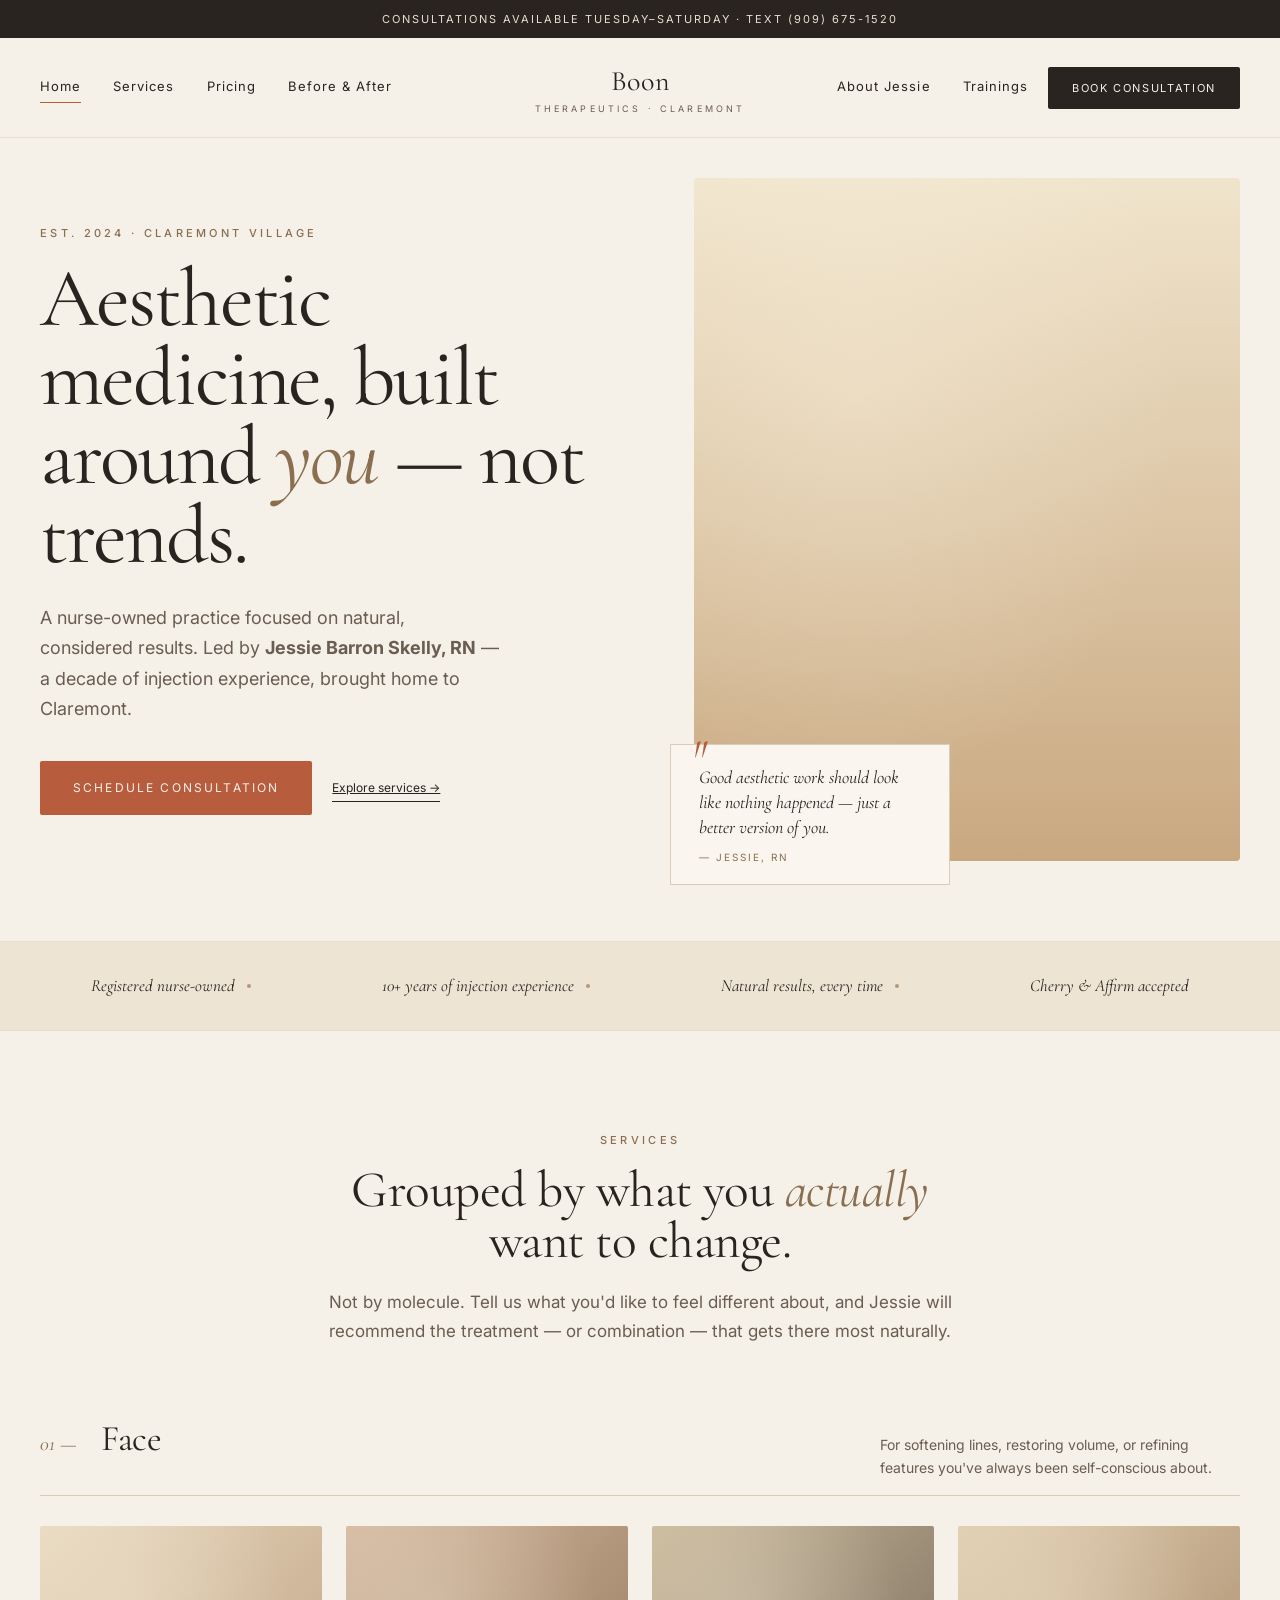
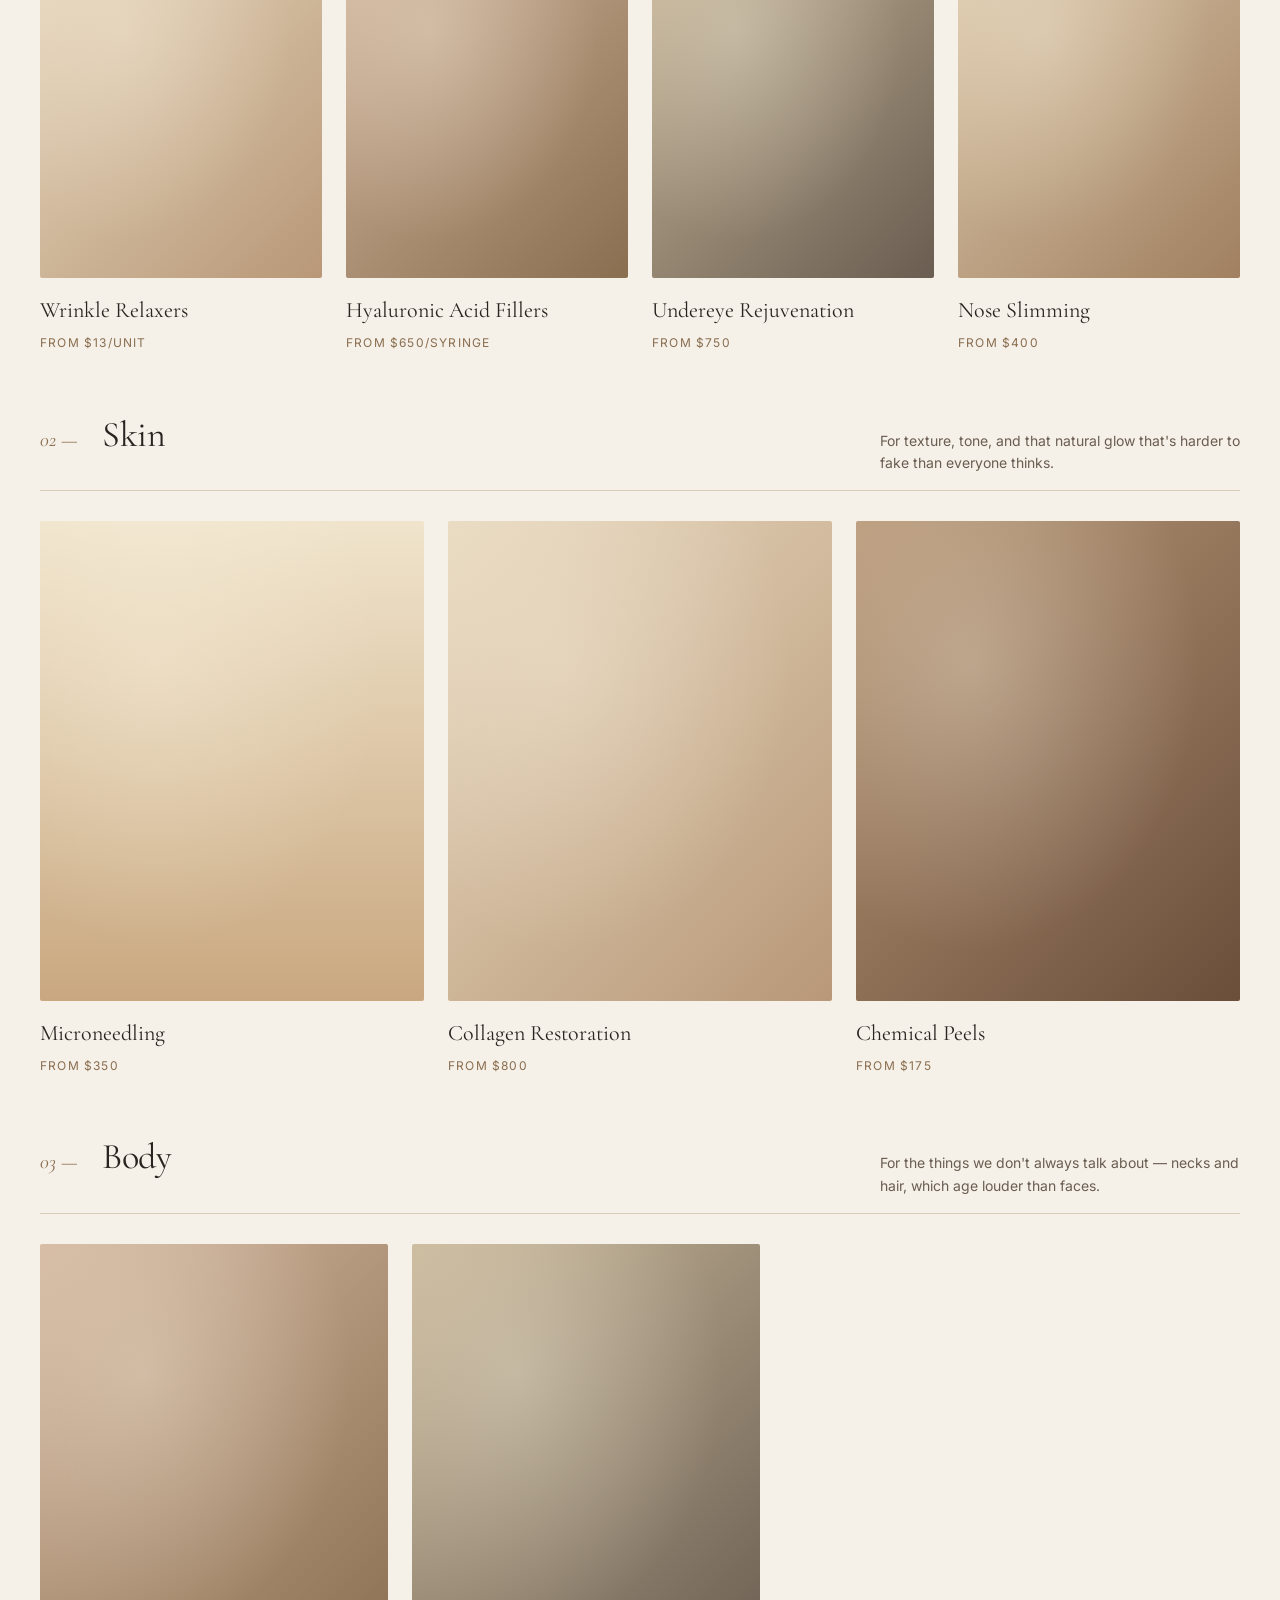
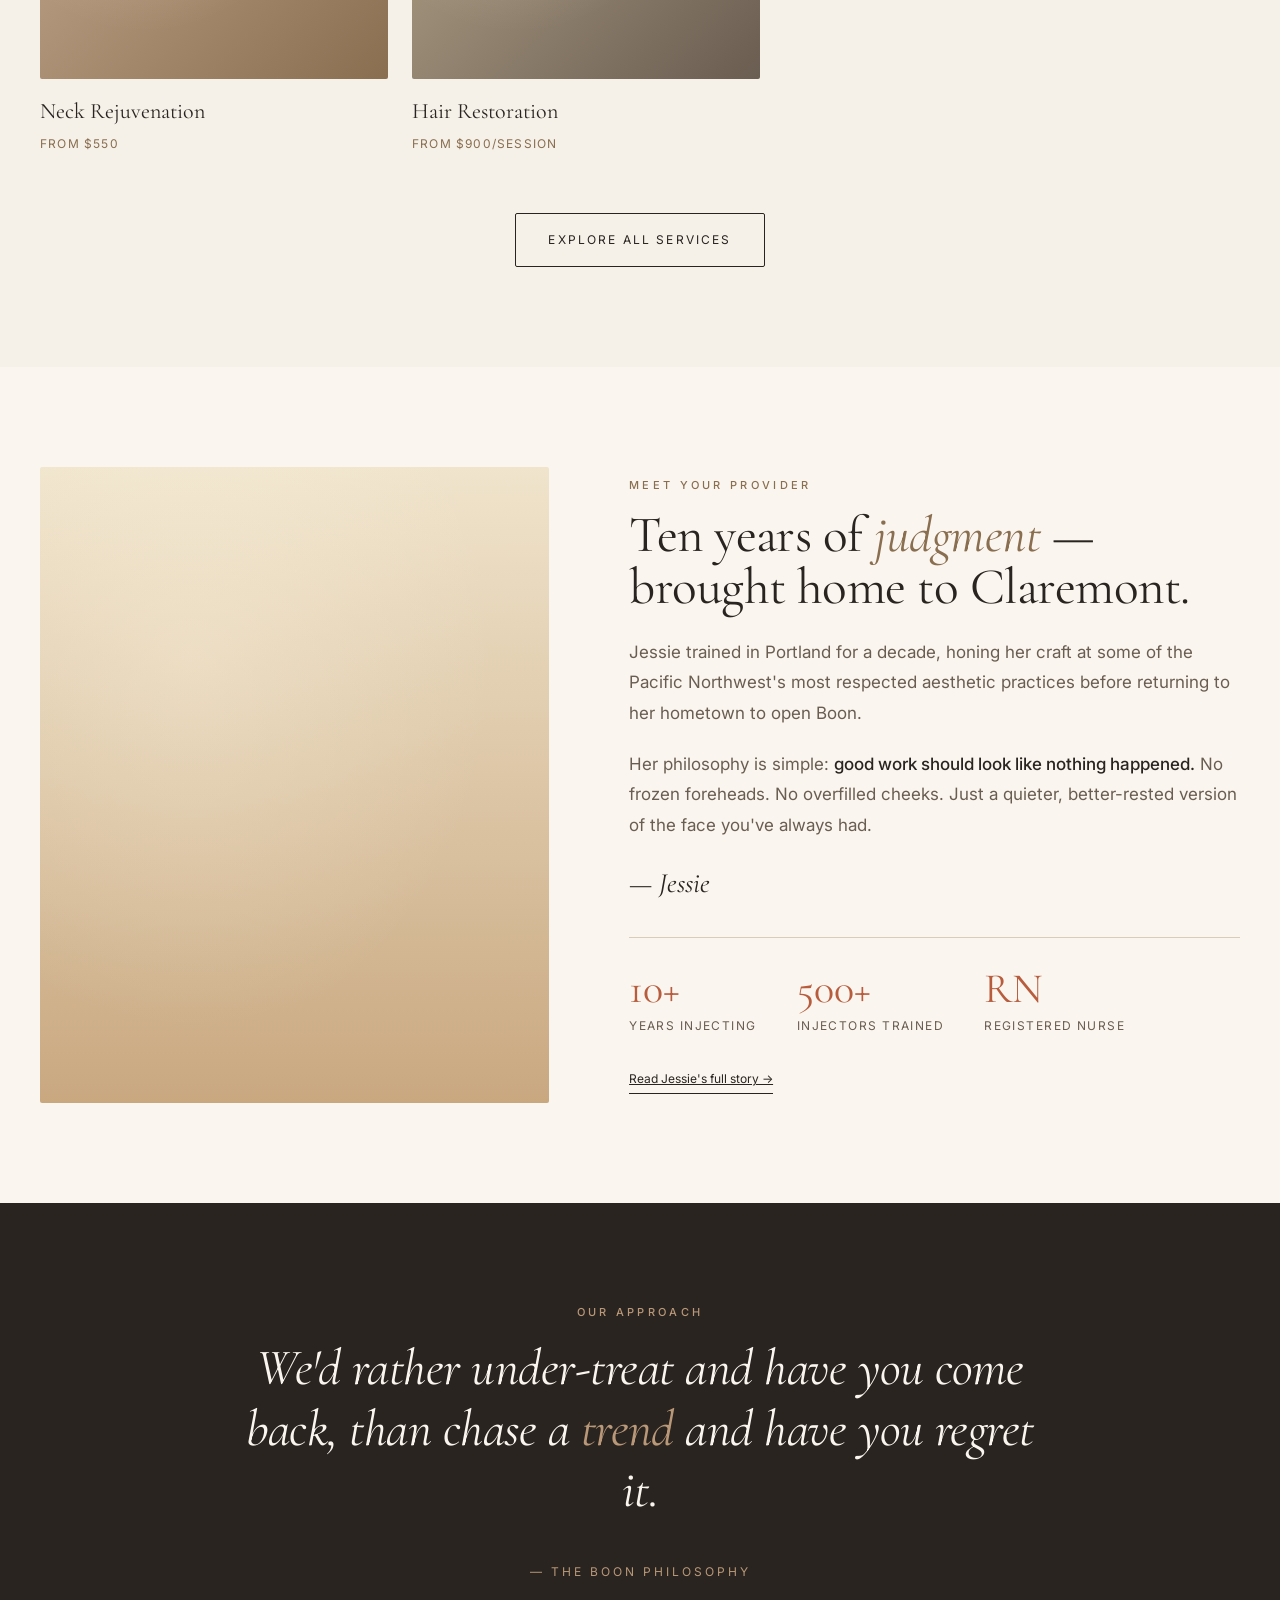
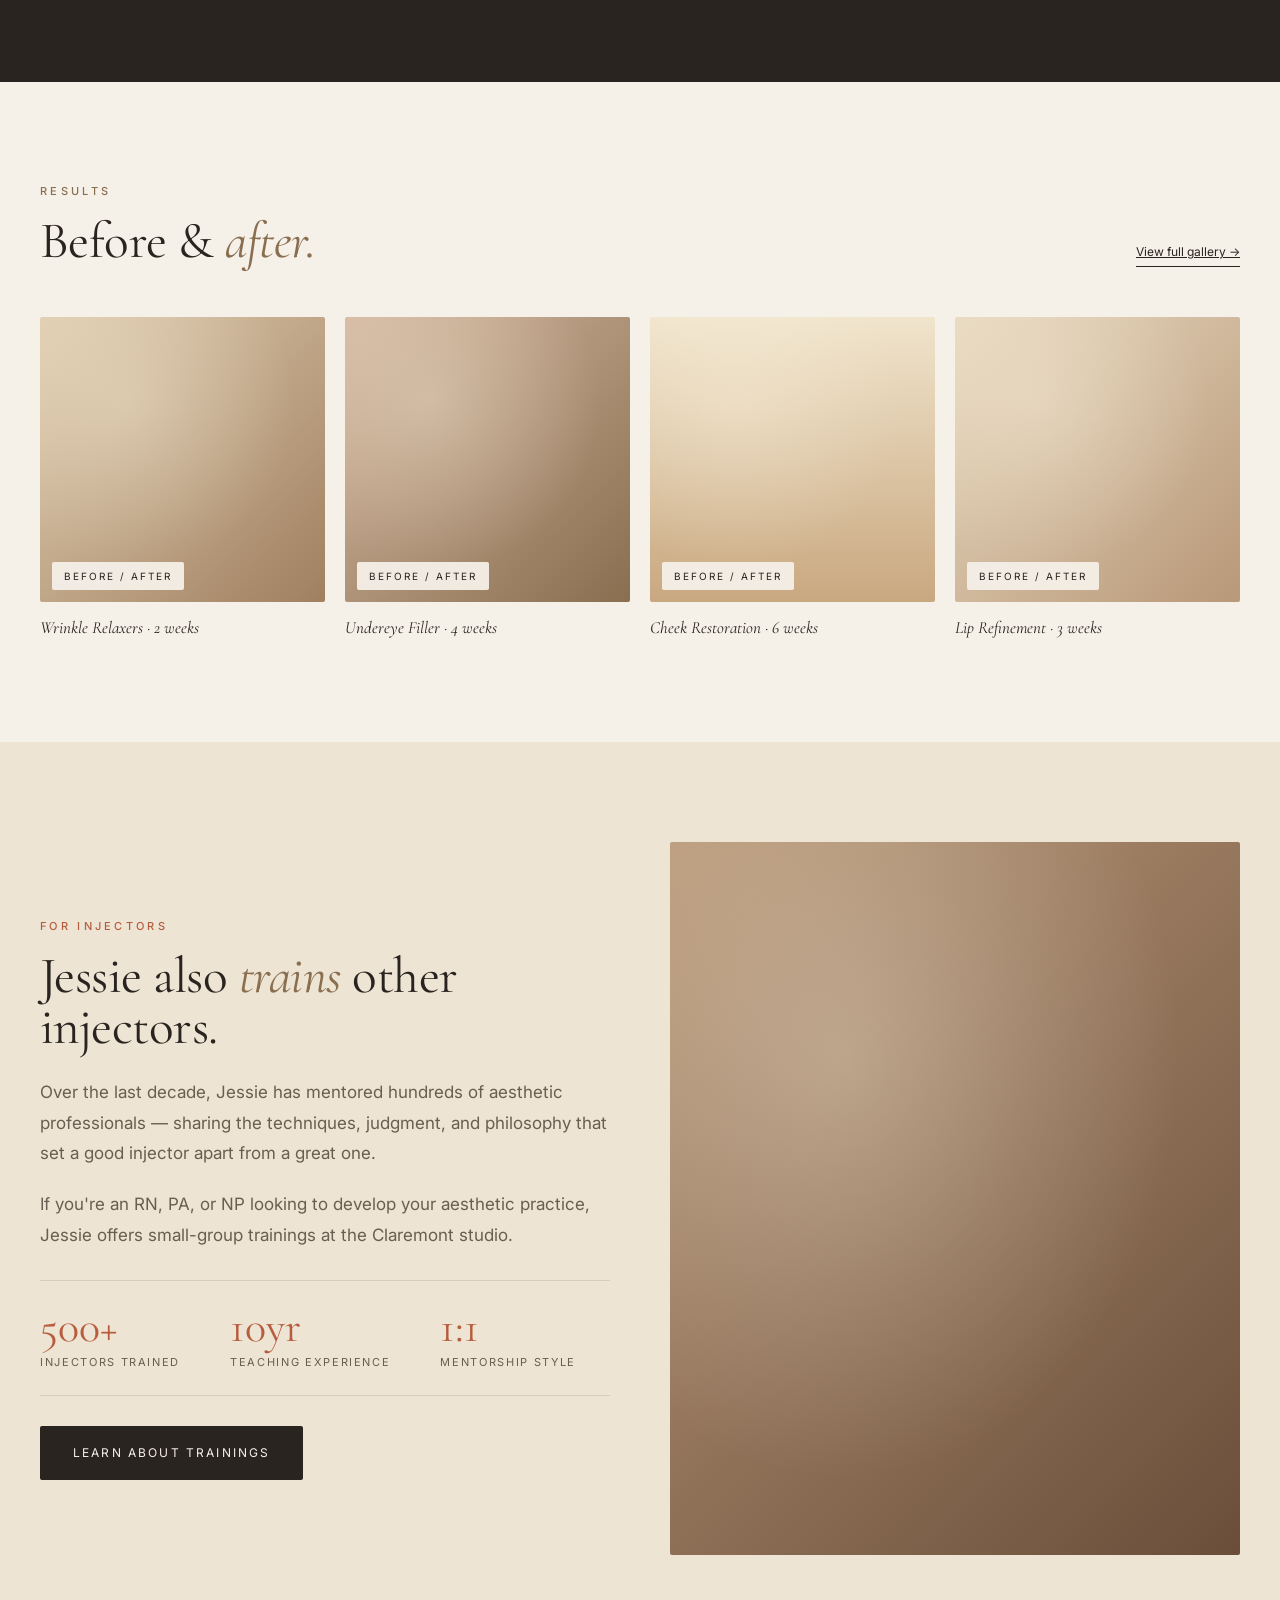
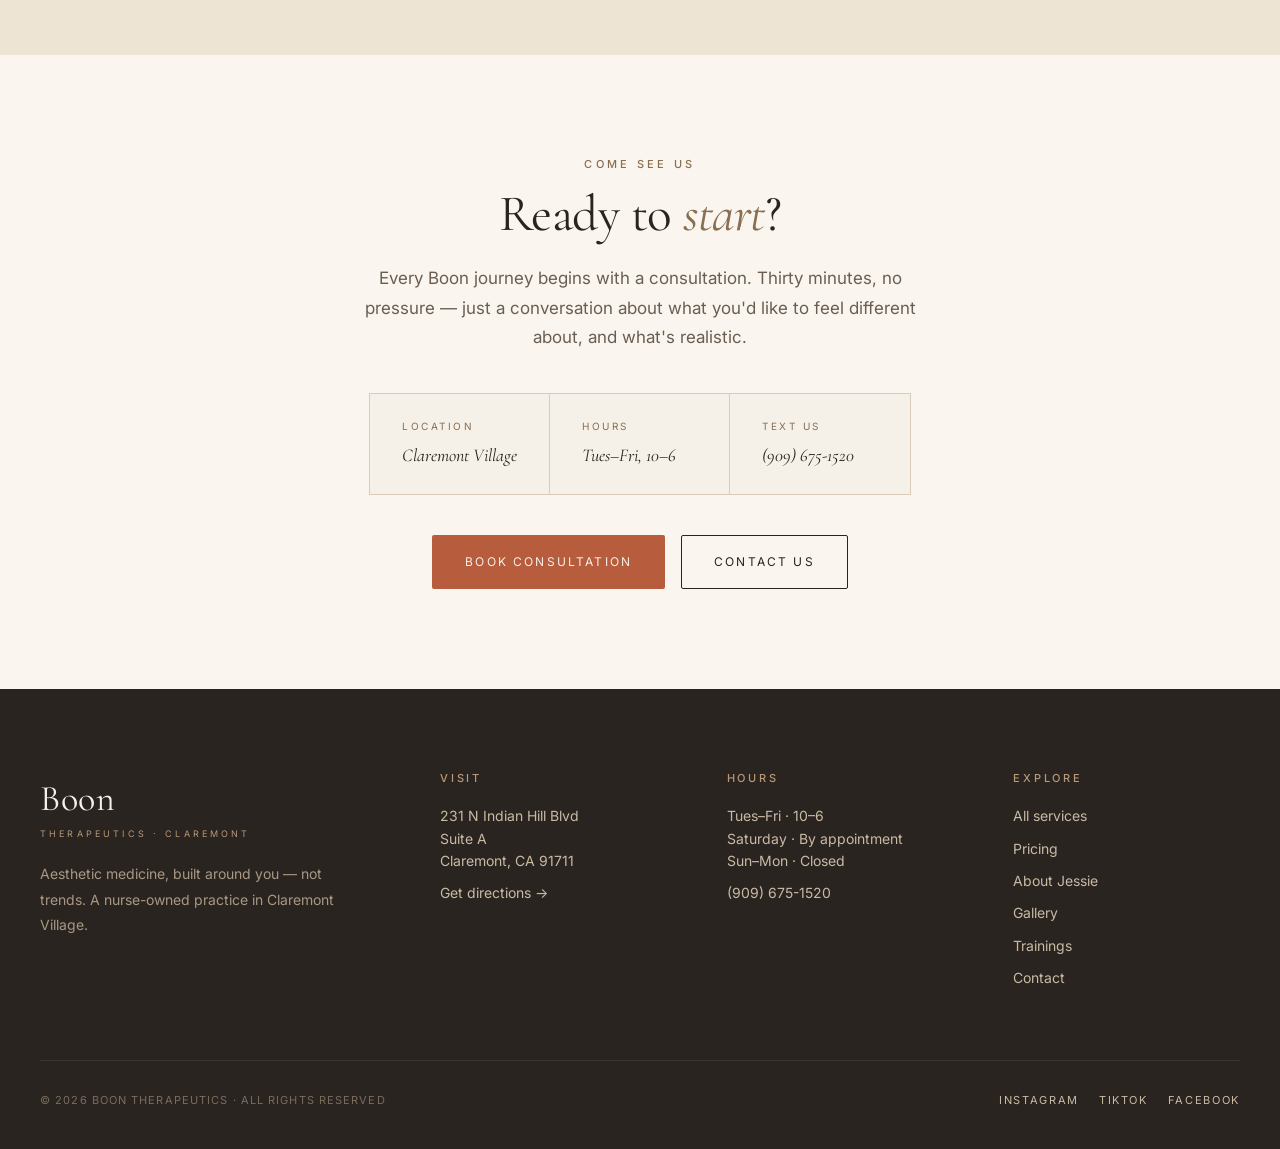
==== index.html @ 997d2400 "Add files via upload" ====
<!DOCTYPE html>
<html lang="en">
<head>
<meta charset="UTF-8">
<meta name="viewport" content="width=device-width, initial-scale=1.0">
<title>Boon Therapeutics · A nurse-owned medspa in Claremont Village</title>
<meta name="description" content="Aesthetic medicine, built around you — not trends. A decade of injection experience from nurse practitioner Jessie Barron Skelly, RN. Natural results in Claremont, CA.">
<link href="https://fonts.googleapis.com/css2?family=Cormorant+Garamond:ital,wght@0,400;0,500;1,400&family=Inter:wght@300;400;500&display=swap" rel="stylesheet">
<link rel="stylesheet" href="shared.css">
<style>
  /* ===== HOMEPAGE SPECIFIC ===== */

  /* Hero */
  .hero {
    padding: 40px 40px 80px;
    min-height: 88vh;
    display: flex;
    align-items: center;
    background: var(--bone);
  }
  .hero-grid {
    display: grid;
    grid-template-columns: 1.05fr 1fr;
    gap: 80px;
    align-items: center;
    max-width: 1300px;
    margin: 0 auto;
    width: 100%;
  }
  .hero-left h1 {
    font-size: clamp(48px, 6.5vw, 92px);
    line-height: 0.95;
    margin-bottom: 28px;
    color: var(--ink);
  }
  .hero-left h1 em {
    font-style: italic;
    color: var(--camel-dark);
  }
  .hero-lead {
    font-size: 18px;
    line-height: 1.7;
    max-width: 460px;
    margin-bottom: 36px;
    color: var(--muted);
  }
  .hero-ctas { display: flex; gap: 20px; align-items: center; flex-wrap: wrap; }
  .hero-right { position: relative; }
  .hero-img {
    aspect-ratio: 4/5;
    border-radius: 4px;
  }
  .hero-caption {
    position: absolute;
    bottom: -24px;
    left: -24px;
    background: var(--cream);
    border: 1px solid var(--border);
    padding: 20px 28px;
    max-width: 280px;
    font-family: 'Cormorant Garamond', serif;
    font-style: italic;
    font-size: 18px;
    line-height: 1.4;
    color: var(--ink);
  }
  .hero-caption::before {
    content: '"';
    position: absolute;
    top: -12px;
    left: 20px;
    font-size: 48px;
    color: var(--terracotta);
    font-family: 'Cormorant Garamond', serif;
    line-height: 1;
  }
  .hero-caption .attr {
    display: block;
    font-family: 'Inter', sans-serif;
    font-style: normal;
    font-size: 10px;
    letter-spacing: 0.2em;
    text-transform: uppercase;
    color: var(--camel-dark);
    margin-top: 10px;
  }

  /* Credentials strip */
  .credentials {
    background: var(--ivory);
    padding: 30px 40px;
    border-top: 1px solid var(--border-light);
    border-bottom: 1px solid var(--border-light);
  }
  .credentials-inner {
    max-width: 1200px;
    margin: 0 auto;
    display: flex;
    justify-content: space-around;
    align-items: center;
    gap: 30px;
    flex-wrap: wrap;
  }
  .cred-item {
    display: flex;
    align-items: center;
    gap: 12px;
    font-family: 'Cormorant Garamond', serif;
    font-size: 17px;
    font-style: italic;
    color: var(--ink);
  }
  .cred-item .sep {
    width: 4px;
    height: 4px;
    background: var(--camel);
    border-radius: 50%;
  }

  /* Services section */
  .services-section {
    background: var(--bone);
  }
  .services-head {
    text-align: center;
    max-width: 680px;
    margin: 0 auto 70px;
  }
  .services-head h2 em { font-style: italic; color: var(--camel-dark); }
  .services-head p { font-size: 17px; margin-top: 20px; color: var(--muted); line-height: 1.75; }

  .concern-group {
    margin-bottom: 60px;
  }
  .concern-label {
    display: flex;
    align-items: baseline;
    gap: 24px;
    margin-bottom: 30px;
    padding-bottom: 16px;
    border-bottom: 1px solid var(--border);
  }
  .concern-label .num {
    font-family: 'Cormorant Garamond', serif;
    font-style: italic;
    font-size: 20px;
    color: var(--camel-dark);
  }
  .concern-label h3 {
    font-family: 'Cormorant Garamond', serif;
    font-size: 36px;
    font-weight: 400;
    color: var(--ink);
  }
  .concern-label .desc {
    margin-left: auto;
    font-size: 14px;
    color: var(--muted);
    max-width: 360px;
    line-height: 1.6;
  }
  .concern-grid {
    display: grid;
    grid-template-columns: repeat(4, 1fr);
    gap: 24px;
  }
  .concern-grid.three { grid-template-columns: repeat(3, 1fr); }
  .concern-grid.two { grid-template-columns: repeat(2, 1fr); max-width: 720px; }
  .svc-card {
    text-decoration: none;
    color: inherit;
    display: block;
    transition: transform 0.3s;
  }
  .svc-card:hover { transform: translateY(-4px); }
  .svc-card .img {
    aspect-ratio: 4/5;
    margin-bottom: 14px;
    border-radius: 2px;
    overflow: hidden;
  }
  .svc-card .name {
    font-family: 'Cormorant Garamond', serif;
    font-size: 22px;
    color: var(--ink);
    margin-bottom: 4px;
  }
  .svc-card .meta {
    font-size: 12px;
    letter-spacing: 0.1em;
    color: var(--camel-dark);
    text-transform: uppercase;
  }

  /* About Jessie teaser */
  .jessie-section {
    background: var(--cream);
  }
  .jessie-grid {
    display: grid;
    grid-template-columns: 1fr 1.2fr;
    gap: 80px;
    align-items: center;
    max-width: 1200px;
    margin: 0 auto;
  }
  .jessie-img {
    aspect-ratio: 4/5;
    border-radius: 2px;
  }
  .jessie-text h2 {
    margin-bottom: 24px;
  }
  .jessie-text h2 em { font-style: italic; color: var(--camel-dark); }
  .jessie-text p {
    font-size: 17px;
    line-height: 1.8;
    margin-bottom: 20px;
    color: var(--muted);
  }
  .jessie-text p strong { color: var(--ink); font-weight: 500; }
  .jessie-sig {
    font-family: 'Cormorant Garamond', serif;
    font-style: italic;
    font-size: 28px;
    color: var(--ink);
    margin-top: 16px;
    margin-bottom: 24px;
  }
  .jessie-credentials {
    display: flex;
    gap: 40px;
    margin-top: 30px;
    padding-top: 30px;
    border-top: 1px solid var(--border);
  }
  .jessie-cred .num {
    font-family: 'Cormorant Garamond', serif;
    font-size: 42px;
    color: var(--terracotta);
    line-height: 1;
    margin-bottom: 6px;
  }
  .jessie-cred .label {
    font-size: 12px;
    letter-spacing: 0.12em;
    color: var(--muted);
    text-transform: uppercase;
  }

  /* Philosophy section */
  .philosophy {
    background: var(--ink);
    color: var(--bone);
    text-align: center;
  }
  .philosophy .eyebrow { color: var(--camel); }
  .philosophy blockquote {
    font-family: 'Cormorant Garamond', serif;
    font-style: italic;
    font-size: clamp(32px, 4vw, 56px);
    line-height: 1.2;
    max-width: 920px;
    margin: 0 auto 40px;
    color: var(--cream);
    letter-spacing: -0.01em;
  }
  .philosophy blockquote em { color: var(--camel); }
  .philosophy .attribution {
    font-size: 12px;
    letter-spacing: 0.25em;
    text-transform: uppercase;
    color: var(--camel);
  }

  /* Gallery preview */
  .gallery-preview { background: var(--bone); }
  .gallery-head {
    display: flex;
    justify-content: space-between;
    align-items: flex-end;
    max-width: 1200px;
    margin: 0 auto 50px;
  }
  .gallery-head h2 em { font-style: italic; color: var(--camel-dark); }
  .gallery-grid {
    display: grid;
    grid-template-columns: repeat(4, 1fr);
    gap: 20px;
    max-width: 1200px;
    margin: 0 auto;
  }
  .gal-item { text-decoration: none; color: inherit; }
  .gal-item .img {
    aspect-ratio: 1;
    margin-bottom: 12px;
    border-radius: 2px;
    position: relative;
    overflow: hidden;
  }
  .gal-item .img::after {
    content: 'BEFORE  /  AFTER';
    position: absolute;
    bottom: 12px; left: 12px;
    background: rgba(245,240,232,0.95);
    padding: 6px 12px;
    font-size: 10px;
    letter-spacing: 0.2em;
    color: var(--ink);
    border-radius: 2px;
  }
  .gal-item .label {
    font-family: 'Cormorant Garamond', serif;
    font-style: italic;
    font-size: 17px;
    color: var(--ink);
  }

  /* Trainings block */
  .trainings-block {
    background: var(--ivory);
  }
  .trainings-grid {
    display: grid;
    grid-template-columns: 1fr 1fr;
    gap: 60px;
    align-items: center;
    max-width: 1200px;
    margin: 0 auto;
  }
  .trainings-text .eyebrow { color: var(--terracotta); }
  .trainings-text h2 { margin-bottom: 24px; }
  .trainings-text h2 em { font-style: italic; color: var(--camel-dark); }
  .trainings-text p {
    font-size: 17px;
    line-height: 1.8;
    margin-bottom: 20px;
    color: var(--muted);
  }
  .trainings-stats {
    display: flex;
    gap: 50px;
    margin: 30px 0;
    padding: 24px 0;
    border-top: 1px solid var(--border);
    border-bottom: 1px solid var(--border);
  }
  .trainings-stat .num {
    font-family: 'Cormorant Garamond', serif;
    font-size: 44px;
    color: var(--terracotta);
    line-height: 1;
    margin-bottom: 4px;
  }
  .trainings-stat .label {
    font-size: 11px;
    letter-spacing: 0.15em;
    color: var(--muted);
    text-transform: uppercase;
  }
  .trainings-img { aspect-ratio: 4/5; border-radius: 2px; }

  /* Visit block */
  .visit-block {
    background: var(--cream);
    text-align: center;
  }
  .visit-block h2 { margin-bottom: 24px; }
  .visit-block h2 em { font-style: italic; color: var(--camel-dark); }
  .visit-block p {
    font-size: 17px;
    max-width: 560px;
    margin: 0 auto 40px;
    color: var(--muted);
    line-height: 1.75;
  }
  .visit-card {
    display: inline-flex;
    gap: 0;
    background: var(--bone);
    border: 1px solid var(--border);
    margin-bottom: 40px;
  }
  .visit-item {
    padding: 24px 32px;
    border-right: 1px solid var(--border);
    text-align: left;
    min-width: 180px;
  }
  .visit-item:last-child { border-right: none; }
  .visit-item .label {
    font-size: 10px;
    letter-spacing: 0.25em;
    color: var(--camel-dark);
    text-transform: uppercase;
    margin-bottom: 6px;
  }
  .visit-item .val {
    font-family: 'Cormorant Garamond', serif;
    font-size: 18px;
    color: var(--ink);
    font-style: italic;
  }

  @media (max-width: 900px) {
    .hero-grid, .jessie-grid, .trainings-grid { grid-template-columns: 1fr; gap: 40px; }
    .concern-grid, .concern-grid.three, .gallery-grid { grid-template-columns: repeat(2, 1fr); }
    .concern-label { flex-wrap: wrap; }
    .concern-label .desc { margin-left: 0; margin-top: 8px; }
    .gallery-head { flex-direction: column; align-items: flex-start; gap: 20px; }
    .visit-card { flex-direction: column; }
    .visit-item { border-right: none; border-bottom: 1px solid var(--border); }
    .jessie-credentials, .trainings-stats { gap: 30px; flex-wrap: wrap; }
  }
</style>
</head>
<body data-page="home">

<div id="site-header"></div>

<!-- HERO -->
<section class="hero">
  <div class="hero-grid">
    <div class="hero-left">
      <div class="eyebrow">Est. 2024 · Claremont Village</div>
      <h1>Aesthetic medicine, built around <em>you</em> — not trends.</h1>
      <p class="hero-lead">A nurse-owned practice focused on natural, considered results. Led by <strong>Jessie Barron Skelly, RN</strong> — a decade of injection experience, brought home to Claremont.</p>
      <div class="hero-ctas">
        <a href="#book" class="cta cta-primary">Schedule Consultation</a>
        <a href="services.html" class="cta-ghost">Explore services →</a>
      </div>
    </div>
    <div class="hero-right">
      <div class="hero-img img-placeholder variant-5"></div>
      <div class="hero-caption">
        Good aesthetic work should look like nothing happened — just a better version of you.
        <span class="attr">— Jessie, RN</span>
      </div>
    </div>
  </div>
</section>

<!-- CREDENTIALS STRIP -->
<div class="credentials">
  <div class="credentials-inner">
    <div class="cred-item">Registered nurse-owned<span class="sep"></span></div>
    <div class="cred-item">10+ years of injection experience<span class="sep"></span></div>
    <div class="cred-item">Natural results, every time<span class="sep"></span></div>
    <div class="cred-item">Cherry & Affirm accepted</div>
  </div>
</div>

<!-- SERVICES BY CONCERN -->
<section class="services-section">
  <div class="container">
    <div class="services-head">
      <div class="eyebrow">Services</div>
      <h2>Grouped by what you <em>actually</em> want to change.</h2>
      <p>Not by molecule. Tell us what you'd like to feel different about, and Jessie will recommend the treatment — or combination — that gets there most naturally.</p>
    </div>

    <!-- FACE -->
    <div class="concern-group">
      <div class="concern-label">
        <span class="num">01 —</span>
        <h3>Face</h3>
        <span class="desc">For softening lines, restoring volume, or refining features you've always been self-conscious about.</span>
      </div>
      <div class="concern-grid">
        <a href="service-wrinkle-relaxers.html" class="svc-card">
          <div class="img img-placeholder variant-1"></div>
          <div class="name">Wrinkle Relaxers</div>
          <div class="meta">From $13/unit</div>
        </a>
        <a href="#" class="svc-card">
          <div class="img img-placeholder variant-2"></div>
          <div class="name">Hyaluronic Acid Fillers</div>
          <div class="meta">From $650/syringe</div>
        </a>
        <a href="#" class="svc-card">
          <div class="img img-placeholder variant-3"></div>
          <div class="name">Undereye Rejuvenation</div>
          <div class="meta">From $750</div>
        </a>
        <a href="#" class="svc-card">
          <div class="img img-placeholder variant-4"></div>
          <div class="name">Nose Slimming</div>
          <div class="meta">From $400</div>
        </a>
      </div>
    </div>

    <!-- SKIN -->
    <div class="concern-group">
      <div class="concern-label">
        <span class="num">02 —</span>
        <h3>Skin</h3>
        <span class="desc">For texture, tone, and that natural glow that's harder to fake than everyone thinks.</span>
      </div>
      <div class="concern-grid three">
        <a href="#" class="svc-card">
          <div class="img img-placeholder variant-5"></div>
          <div class="name">Microneedling</div>
          <div class="meta">From $350</div>
        </a>
        <a href="#" class="svc-card">
          <div class="img img-placeholder variant-1"></div>
          <div class="name">Collagen Restoration</div>
          <div class="meta">From $800</div>
        </a>
        <a href="#" class="svc-card">
          <div class="img img-placeholder variant-6"></div>
          <div class="name">Chemical Peels</div>
          <div class="meta">From $175</div>
        </a>
      </div>
    </div>

    <!-- BODY -->
    <div class="concern-group">
      <div class="concern-label">
        <span class="num">03 —</span>
        <h3>Body</h3>
        <span class="desc">For the things we don't always talk about — necks and hair, which age louder than faces.</span>
      </div>
      <div class="concern-grid two">
        <a href="#" class="svc-card">
          <div class="img img-placeholder variant-2"></div>
          <div class="name">Neck Rejuvenation</div>
          <div class="meta">From $550</div>
        </a>
        <a href="#" class="svc-card">
          <div class="img img-placeholder variant-3"></div>
          <div class="name">Hair Restoration</div>
          <div class="meta">From $900/session</div>
        </a>
      </div>
    </div>

    <div style="text-align: center; margin-top: 60px;">
      <a href="services.html" class="cta cta-outline">Explore all services</a>
    </div>
  </div>
</section>

<!-- JESSIE SECTION -->
<section class="jessie-section">
  <div class="jessie-grid">
    <div class="jessie-img img-placeholder variant-5"></div>
    <div class="jessie-text">
      <div class="eyebrow">Meet your provider</div>
      <h2>Ten years of <em>judgment</em> — brought home to Claremont.</h2>
      <p>Jessie trained in Portland for a decade, honing her craft at some of the Pacific Northwest's most respected aesthetic practices before returning to her hometown to open Boon.</p>
      <p>Her philosophy is simple: <strong>good work should look like nothing happened.</strong> No frozen foreheads. No overfilled cheeks. Just a quieter, better-rested version of the face you've always had.</p>
      <div class="jessie-sig">— Jessie</div>
      <div class="jessie-credentials">
        <div class="jessie-cred">
          <div class="num">10+</div>
          <div class="label">Years injecting</div>
        </div>
        <div class="jessie-cred">
          <div class="num">500+</div>
          <div class="label">Injectors trained</div>
        </div>
        <div class="jessie-cred">
          <div class="num">RN</div>
          <div class="label">Registered Nurse</div>
        </div>
      </div>
      <a href="about.html" class="cta-ghost" style="margin-top: 30px; display: inline-block;">Read Jessie's full story →</a>
    </div>
  </div>
</section>

<!-- PHILOSOPHY -->
<section class="philosophy">
  <div class="container-narrow">
    <div class="eyebrow">Our approach</div>
    <blockquote>We'd rather under-treat and have you come back, than chase a <em>trend</em> and have you regret it.</blockquote>
    <div class="attribution">— The Boon Philosophy</div>
  </div>
</section>

<!-- GALLERY PREVIEW -->
<section class="gallery-preview">
  <div class="container">
    <div class="gallery-head">
      <div>
        <div class="eyebrow">Results</div>
        <h2>Before & <em>after.</em></h2>
      </div>
      <a href="gallery.html" class="cta-ghost">View full gallery →</a>
    </div>
    <div class="gallery-grid">
      <a href="gallery.html" class="gal-item">
        <div class="img img-placeholder variant-4"></div>
        <div class="label">Wrinkle Relaxers · 2 weeks</div>
      </a>
      <a href="gallery.html" class="gal-item">
        <div class="img img-placeholder variant-2"></div>
        <div class="label">Undereye Filler · 4 weeks</div>
      </a>
      <a href="gallery.html" class="gal-item">
        <div class="img img-placeholder variant-5"></div>
        <div class="label">Cheek Restoration · 6 weeks</div>
      </a>
      <a href="gallery.html" class="gal-item">
        <div class="img img-placeholder variant-1"></div>
        <div class="label">Lip Refinement · 3 weeks</div>
      </a>
    </div>
  </div>
</section>

<!-- TRAININGS BLOCK -->
<section class="trainings-block">
  <div class="trainings-grid">
    <div class="trainings-text">
      <div class="eyebrow">For injectors</div>
      <h2>Jessie also <em>trains</em> other injectors.</h2>
      <p>Over the last decade, Jessie has mentored hundreds of aesthetic professionals — sharing the techniques, judgment, and philosophy that set a good injector apart from a great one.</p>
      <p>If you're an RN, PA, or NP looking to develop your aesthetic practice, Jessie offers small-group trainings at the Claremont studio.</p>
      <div class="trainings-stats">
        <div class="trainings-stat">
          <div class="num">500+</div>
          <div class="label">Injectors trained</div>
        </div>
        <div class="trainings-stat">
          <div class="num">10yr</div>
          <div class="label">Teaching experience</div>
        </div>
        <div class="trainings-stat">
          <div class="num">1:1</div>
          <div class="label">Mentorship style</div>
        </div>
      </div>
      <a href="trainings.html" class="cta cta-dark">Learn about trainings</a>
    </div>
    <div class="trainings-img img-placeholder variant-6"></div>
  </div>
</section>

<!-- VISIT -->
<section class="visit-block" id="book">
  <div class="container-narrow">
    <div class="eyebrow">Come see us</div>
    <h2>Ready to <em>start</em>?</h2>
    <p>Every Boon journey begins with a consultation. Thirty minutes, no pressure — just a conversation about what you'd like to feel different about, and what's realistic.</p>
    <div class="visit-card">
      <div class="visit-item">
        <div class="label">Location</div>
        <div class="val">Claremont Village</div>
      </div>
      <div class="visit-item">
        <div class="label">Hours</div>
        <div class="val">Tues–Fri, 10–6</div>
      </div>
      <div class="visit-item">
        <div class="label">Text us</div>
        <div class="val">(909) 675-1520</div>
      </div>
    </div>
    <div style="display: flex; gap: 16px; justify-content: center; flex-wrap: wrap;">
      <a href="#" class="cta cta-primary">Book Consultation</a>
      <a href="contact.html" class="cta cta-outline">Contact us</a>
    </div>
  </div>
</section>

<div id="site-footer"></div>
<script src="shared.js"></script>
</body>
</html>
---- shared.css ----
/* ==========================================================================
   BOON THERAPEUTICS — shared styles
   ========================================================================== */

* { margin: 0; padding: 0; box-sizing: border-box; }
html { scroll-behavior: smooth; }
body {
  font-family: 'Inter', -apple-system, sans-serif;
  background: #f5f0e8;
  color: #2a2420;
  line-height: 1.65;
  font-size: 16px;
  -webkit-font-smoothing: antialiased;
}

/* Typography */
h1, h2, h3, h4 { font-family: 'Cormorant Garamond', serif; font-weight: 400; letter-spacing: -0.01em; color: #2a2420; }
h1 { font-size: clamp(44px, 6vw, 84px); line-height: 0.95; letter-spacing: -0.025em; }
h2 { font-size: clamp(32px, 4vw, 52px); line-height: 1; }
h3 { font-size: clamp(22px, 2.5vw, 30px); line-height: 1.2; }
h4 { font-size: 18px; line-height: 1.3; font-family: 'Inter', sans-serif; font-weight: 500; letter-spacing: 0.02em; }
p { color: #4a3f36; }
.italic { font-style: italic; }

/* Palette helpers */
:root {
  --bone: #f5f0e8;
  --cream: #faf6ef;
  --ivory: #ede4d4;
  --camel: #b89878;
  --camel-dark: #8a6e50;
  --terracotta: #b85c3e;
  --terracotta-dark: #954a32;
  --ink: #2a2420;
  --muted: #6a5d51;
  --border: #d9ccb8;
  --border-light: #e8dfd0;
}

/* Top ticker */
.top-bar {
  background: #2a2420;
  color: #e8dfd0;
  padding: 10px 24px;
  text-align: center;
  font-size: 11px;
  letter-spacing: 0.18em;
  text-transform: uppercase;
}
.top-bar a { color: #e8dfd0; text-decoration: underline; text-decoration-thickness: 0.5px; text-underline-offset: 3px; }

/* Header / Nav */
.header {
  background: var(--bone);
  border-bottom: 1px solid var(--border-light);
  position: sticky;
  top: 0;
  z-index: 100;
  backdrop-filter: blur(8px);
  background: rgba(245, 240, 232, 0.95);
}
.nav {
  display: grid;
  grid-template-columns: 1fr auto 1fr;
  align-items: center;
  padding: 20px 40px;
  max-width: 1400px;
  margin: 0 auto;
}
.nav-links {
  display: flex;
  gap: 32px;
  font-size: 13px;
  letter-spacing: 0.08em;
  color: var(--ink);
}
.nav-links a {
  text-decoration: none;
  color: var(--ink);
  padding: 4px 0;
  border-bottom: 1px solid transparent;
  transition: border-color 0.2s;
}
.nav-links a:hover, .nav-links a.active { border-bottom-color: var(--terracotta); }
.logo {
  text-align: center;
  font-family: 'Cormorant Garamond', serif;
  font-size: 28px;
  letter-spacing: 0.02em;
  color: var(--ink);
  text-decoration: none;
}
.logo .sub {
  display: block;
  font-family: 'Inter', sans-serif;
  font-size: 9px;
  letter-spacing: 0.35em;
  color: var(--muted);
  margin-top: -2px;
  text-transform: uppercase;
}
.nav-right {
  display: flex;
  justify-content: flex-end;
  align-items: center;
  gap: 20px;
}
.cta-small {
  background: var(--ink);
  color: var(--bone);
  padding: 12px 24px;
  font-size: 11px;
  letter-spacing: 0.15em;
  text-transform: uppercase;
  text-decoration: none;
  border-radius: 2px;
  transition: background 0.2s;
}
.cta-small:hover { background: var(--terracotta); }
.mobile-menu-btn { display: none; }
.mobile-nav-links { display: none; }

/* Hamburger Drawer (for mobile — decorative here) */

/* Section basics */
section { padding: 100px 40px; }
.container { max-width: 1200px; margin: 0 auto; }
.container-narrow { max-width: 820px; margin: 0 auto; }
.container-wide { max-width: 1400px; margin: 0 auto; }

/* Eyebrow label */
.eyebrow {
  font-size: 11px;
  letter-spacing: 0.3em;
  text-transform: uppercase;
  color: var(--camel-dark);
  margin-bottom: 16px;
  font-weight: 500;
}

/* CTAs */
.cta {
  display: inline-block;
  padding: 16px 32px;
  font-size: 12px;
  letter-spacing: 0.18em;
  text-transform: uppercase;
  text-decoration: none;
  border-radius: 2px;
  transition: all 0.2s;
  border: 1px solid transparent;
  cursor: pointer;
  font-family: inherit;
}
.cta-primary {
  background: var(--terracotta);
  color: var(--bone);
}
.cta-primary:hover { background: var(--terracotta-dark); }
.cta-dark {
  background: var(--ink);
  color: var(--bone);
}
.cta-dark:hover { background: var(--terracotta); }
.cta-ghost {
  color: var(--ink);
  border-bottom: 1px solid var(--ink);
  padding: 4px 0;
  border-radius: 0;
  font-size: 12px;
}
.cta-ghost:hover { color: var(--terracotta); border-color: var(--terracotta); }
.cta-outline {
  background: transparent;
  color: var(--ink);
  border: 1px solid var(--ink);
}
.cta-outline:hover { background: var(--ink); color: var(--bone); }

/* Footer */
footer {
  background: var(--ink);
  color: #c9baa4;
  padding: 80px 40px 40px;
}
.foot-grid {
  display: grid;
  grid-template-columns: 1.5fr 1fr 1fr 1fr;
  gap: 60px;
  max-width: 1200px;
  margin: 0 auto 60px;
}
.foot-brand .logo-wrap {
  color: var(--bone);
  font-family: 'Cormorant Garamond', serif;
  font-size: 36px;
  margin-bottom: 20px;
  letter-spacing: 0.02em;
}
.foot-brand .logo-wrap .sub {
  display: block;
  font-family: 'Inter', sans-serif;
  font-size: 9px;
  letter-spacing: 0.35em;
  color: var(--camel);
  margin-top: -2px;
  text-transform: uppercase;
}
.foot-brand p { color: #a89884; font-size: 14px; line-height: 1.8; max-width: 320px; }
.foot-col h5 {
  font-family: 'Inter', sans-serif;
  font-size: 11px;
  letter-spacing: 0.25em;
  text-transform: uppercase;
  color: var(--camel);
  margin-bottom: 18px;
  font-weight: 500;
}
.foot-col a, .foot-col p { display: block; color: #c9baa4; text-decoration: none; font-size: 14px; margin-bottom: 10px; line-height: 1.6; }
.foot-col a:hover { color: var(--bone); }
.foot-bottom {
  border-top: 1px solid #3a3530;
  padding-top: 30px;
  max-width: 1200px;
  margin: 0 auto;
  display: flex;
  justify-content: space-between;
  align-items: center;
  font-size: 11px;
  letter-spacing: 0.1em;
  color: #7a6c5d;
  text-transform: uppercase;
}
.foot-social { display: flex; gap: 20px; }
.foot-social a { color: #c9baa4; text-decoration: none; font-size: 11px; letter-spacing: 0.15em; }
.foot-social a:hover { color: var(--bone); }

/* Reusable page components */
.page-header {
  padding: 80px 40px 60px;
  text-align: center;
  background: var(--cream);
  border-bottom: 1px solid var(--border-light);
}
.page-header .eyebrow { color: var(--camel-dark); }
.page-header h1 { font-size: clamp(40px, 5vw, 72px); max-width: 820px; margin: 0 auto 20px; }
.page-header p { max-width: 620px; margin: 0 auto; color: var(--muted); font-size: 17px; line-height: 1.7; }

/* Image placeholders — since we don't have real photography */
.img-placeholder {
  background: linear-gradient(135deg, #d4c4a8 0%, #b89878 50%, #8a6e50 100%);
  position: relative;
  overflow: hidden;
}
.img-placeholder::before {
  content: '';
  position: absolute;
  inset: 0;
  background: radial-gradient(ellipse at 30% 30%, rgba(255,248,230,0.3), transparent 60%);
}
.img-placeholder.variant-1 { background: linear-gradient(135deg, #e8d9c0, #b89878); }
.img-placeholder.variant-2 { background: linear-gradient(135deg, #d4b8a0, #8a6e50); }
.img-placeholder.variant-3 { background: linear-gradient(135deg, #c9b89a, #6a5d51); }
.img-placeholder.variant-4 { background: linear-gradient(135deg, #e0cdb0, #a08060); }
.img-placeholder.variant-5 { background: linear-gradient(180deg, #f0e4cc, #c9a880); }
.img-placeholder.variant-6 { background: linear-gradient(135deg, #b89878, #6a4e3a); }

/* Responsive */
@media (max-width: 900px) {
  .nav { grid-template-columns: 1fr 1fr; padding: 16px 24px; }
  .nav-links { display: none; }
  .mobile-menu-btn { display: flex; font-size: 12px; letter-spacing: 0.15em; text-transform: uppercase; background: none; border: none; cursor: pointer; color: var(--ink); }
  section { padding: 60px 24px; }
  .page-header { padding: 60px 24px 40px; }
  .foot-grid { grid-template-columns: 1fr 1fr; gap: 40px; }
  .foot-bottom { flex-direction: column; gap: 20px; text-align: center; }
}
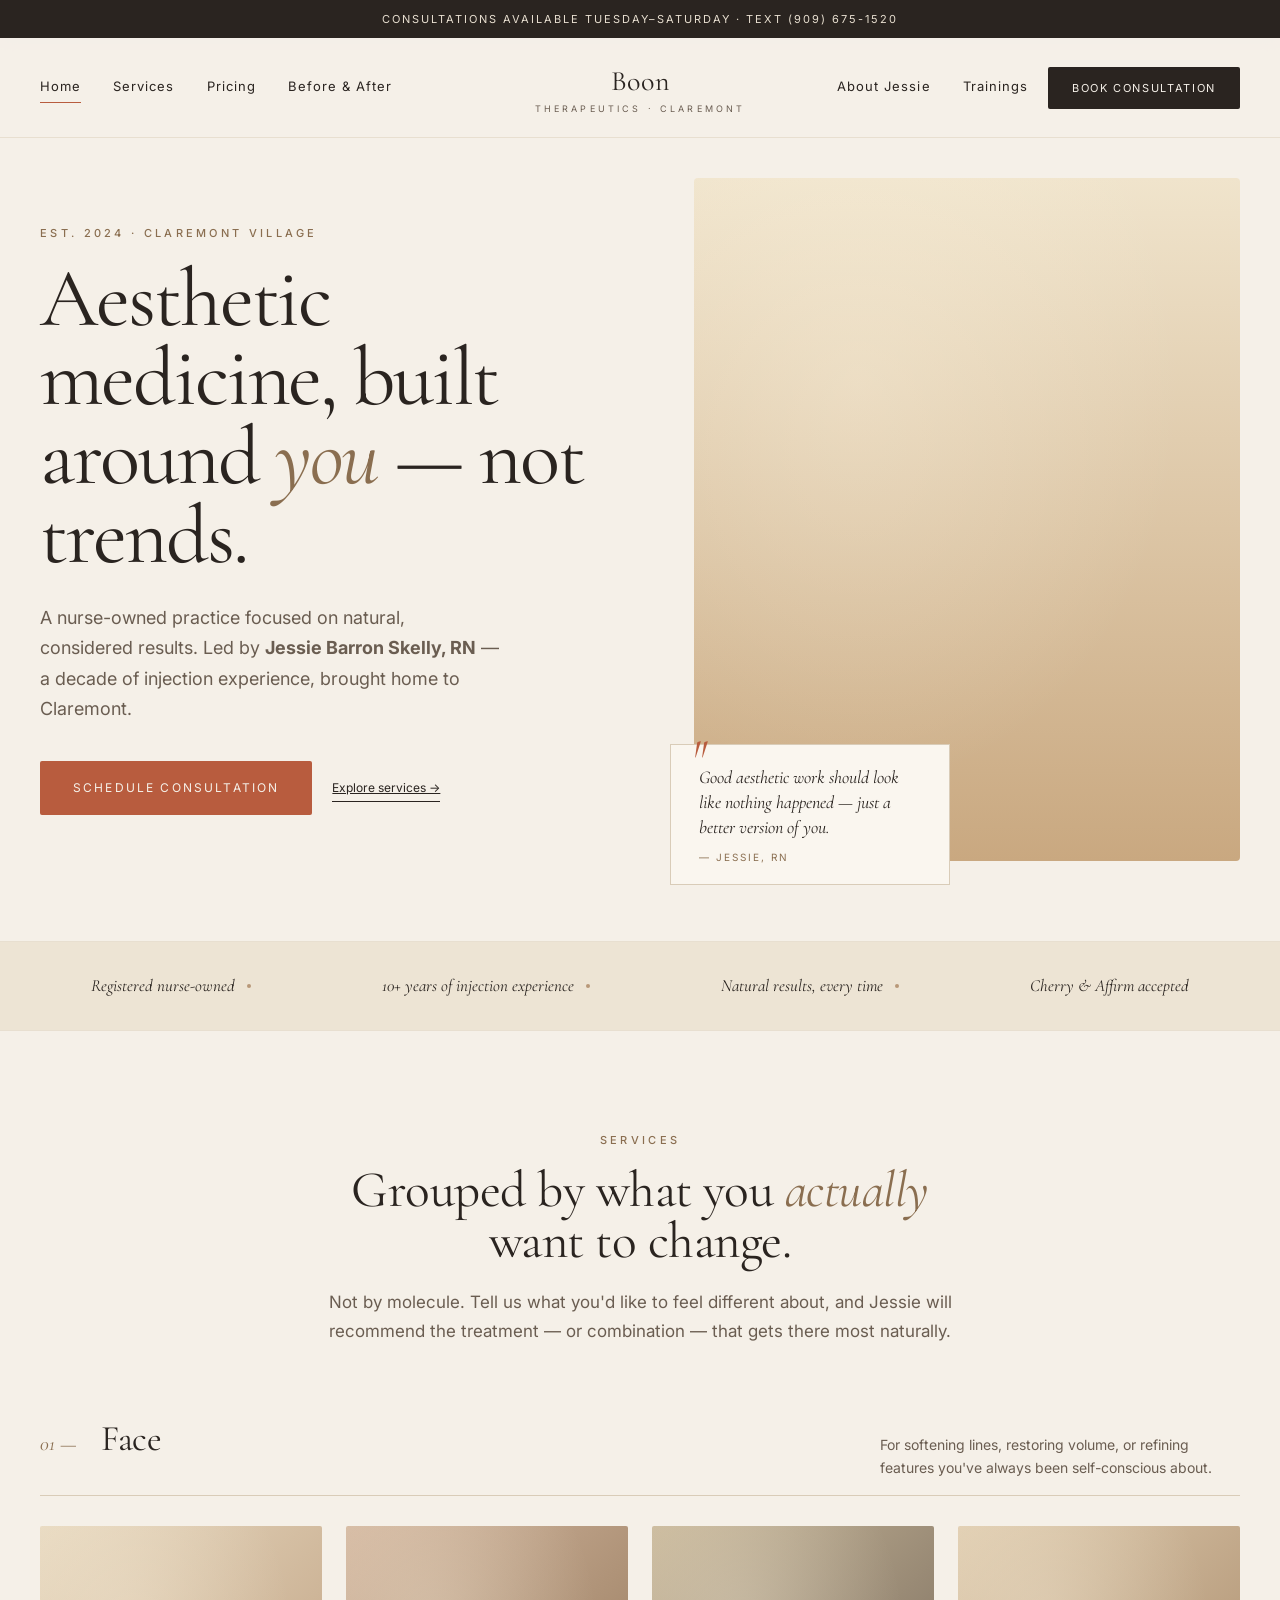
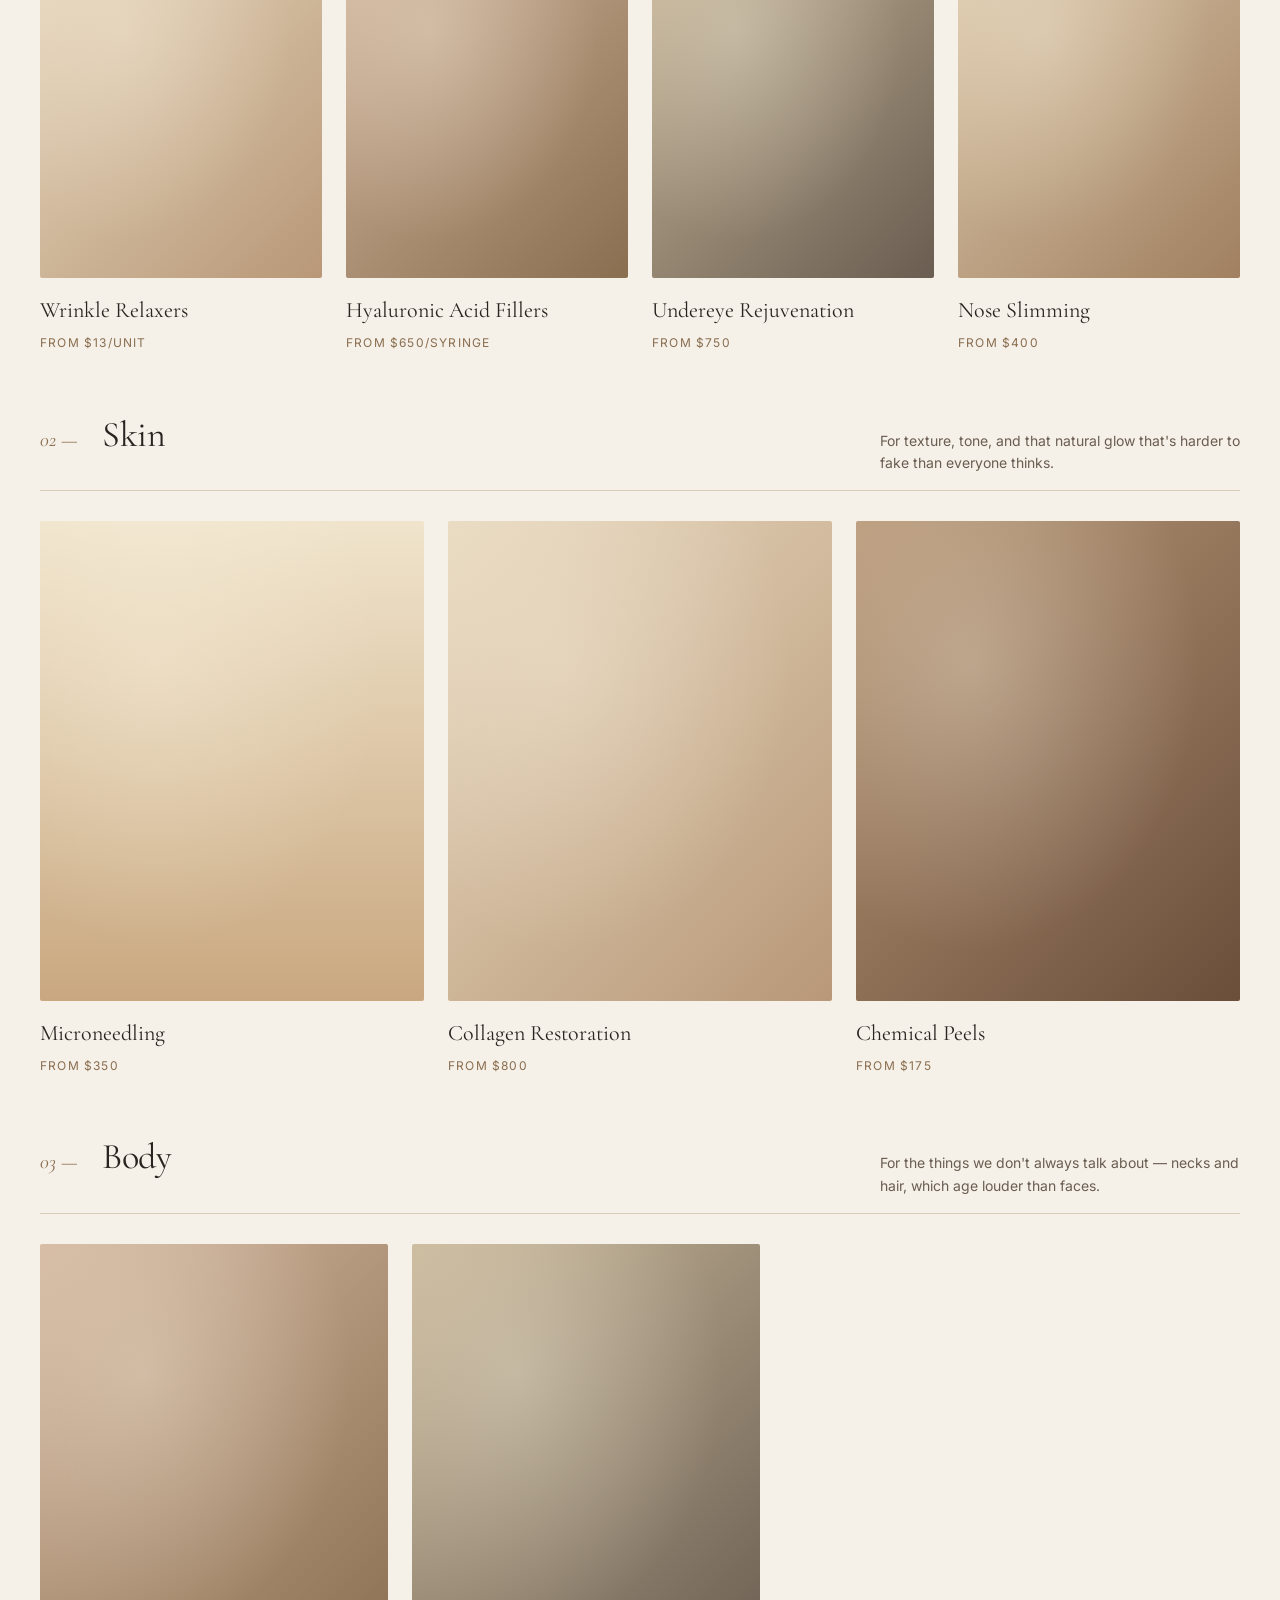
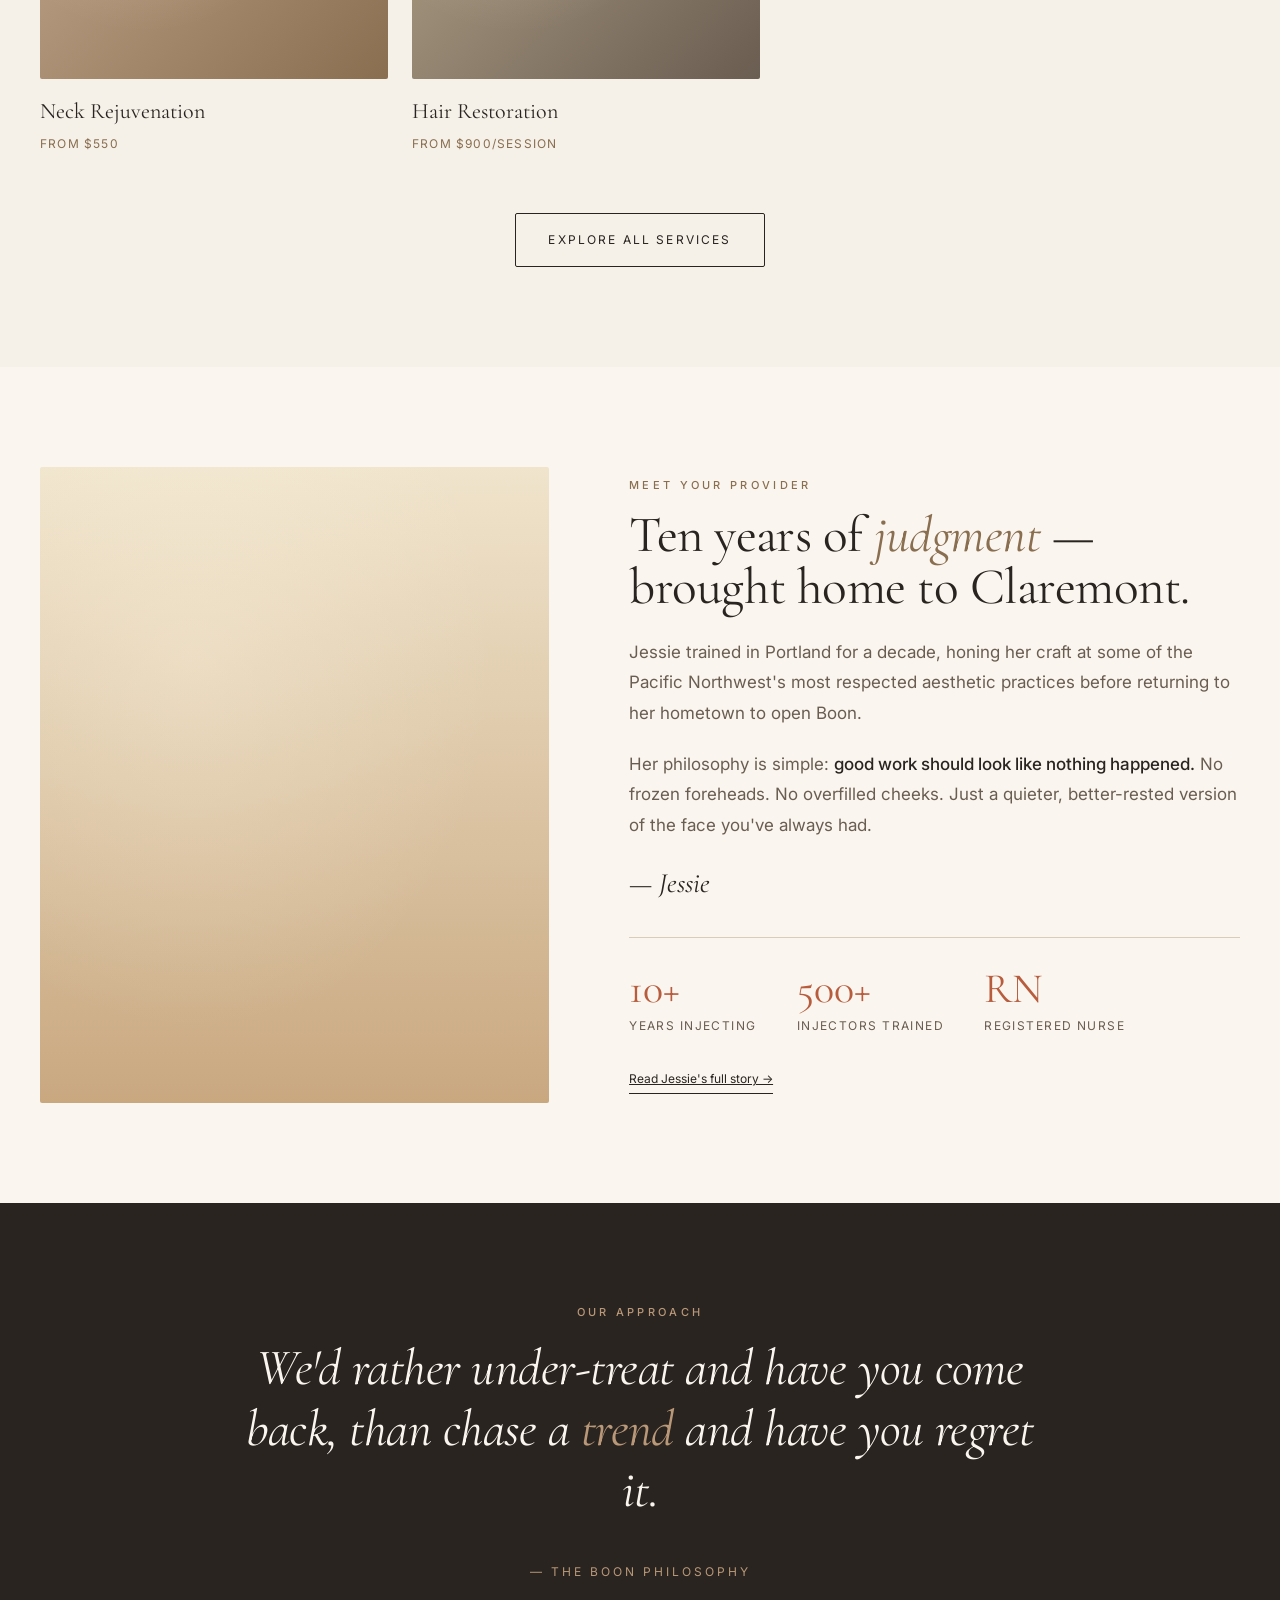
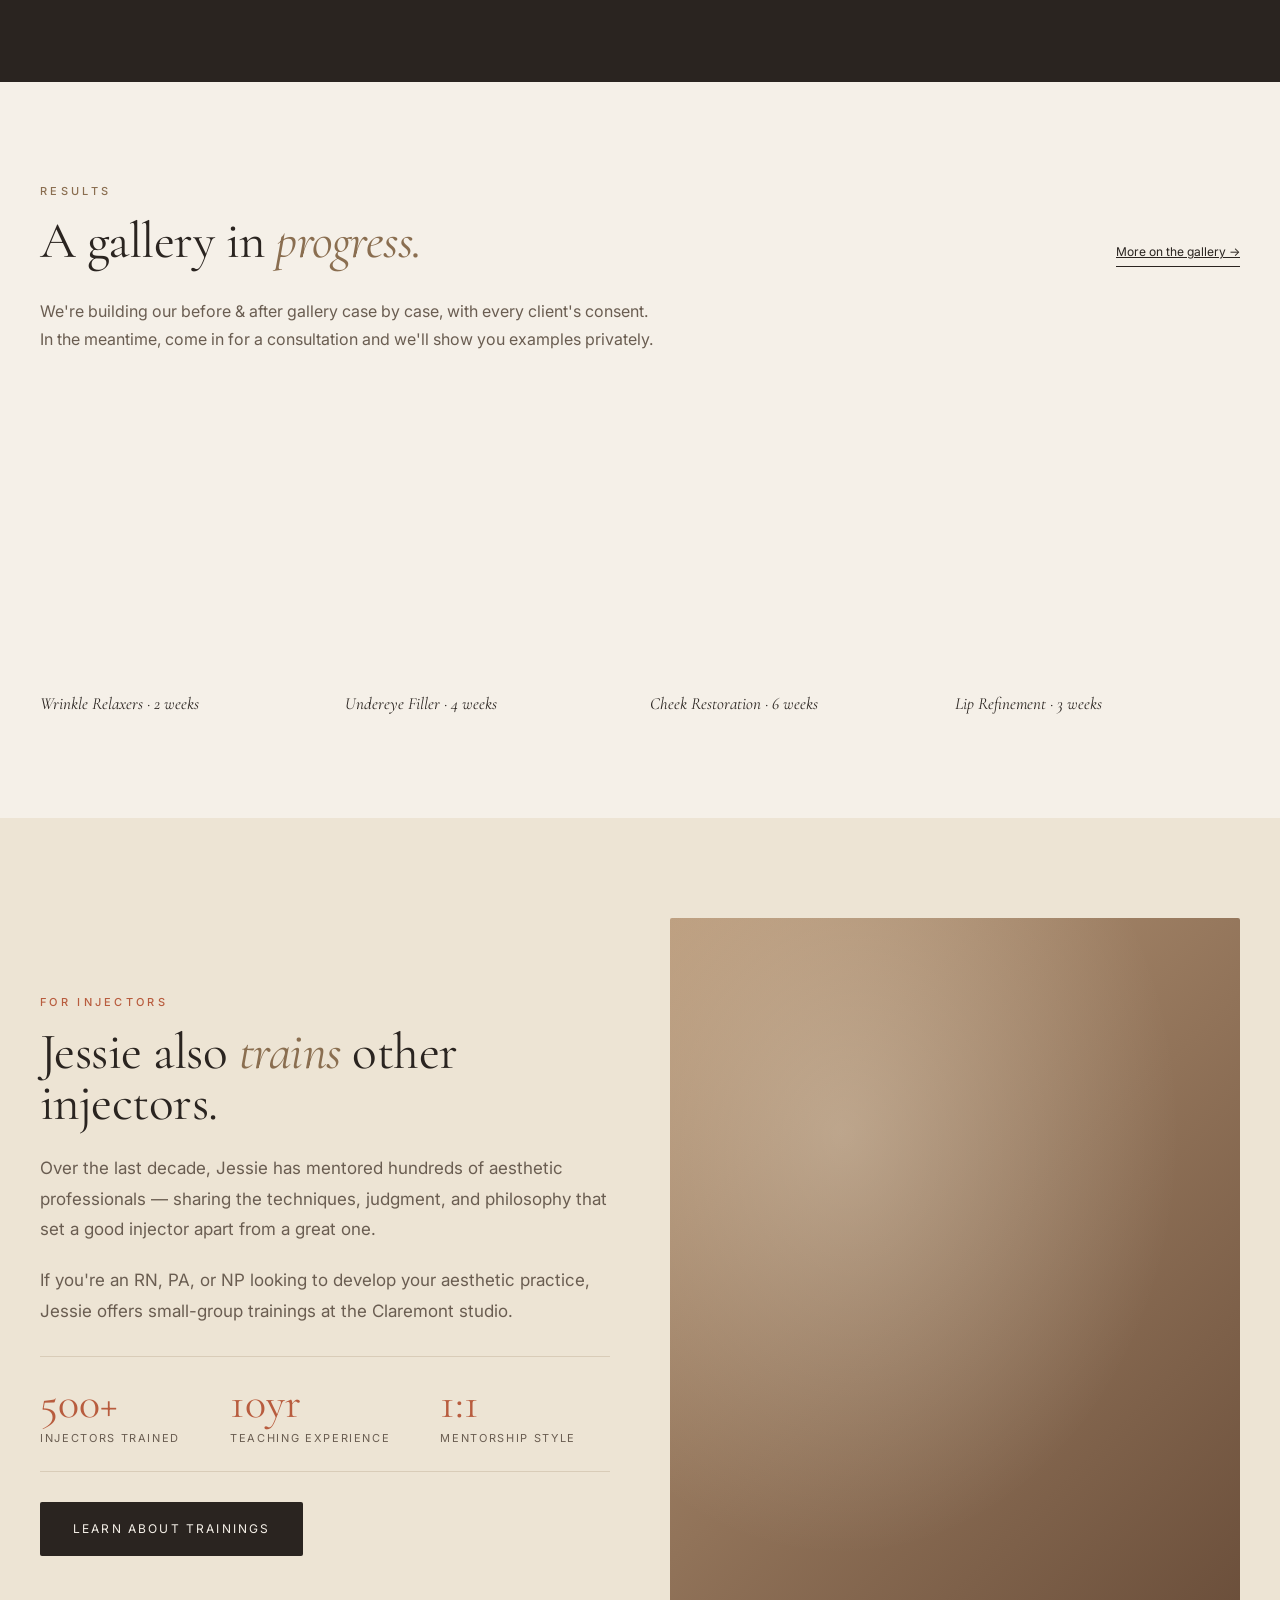
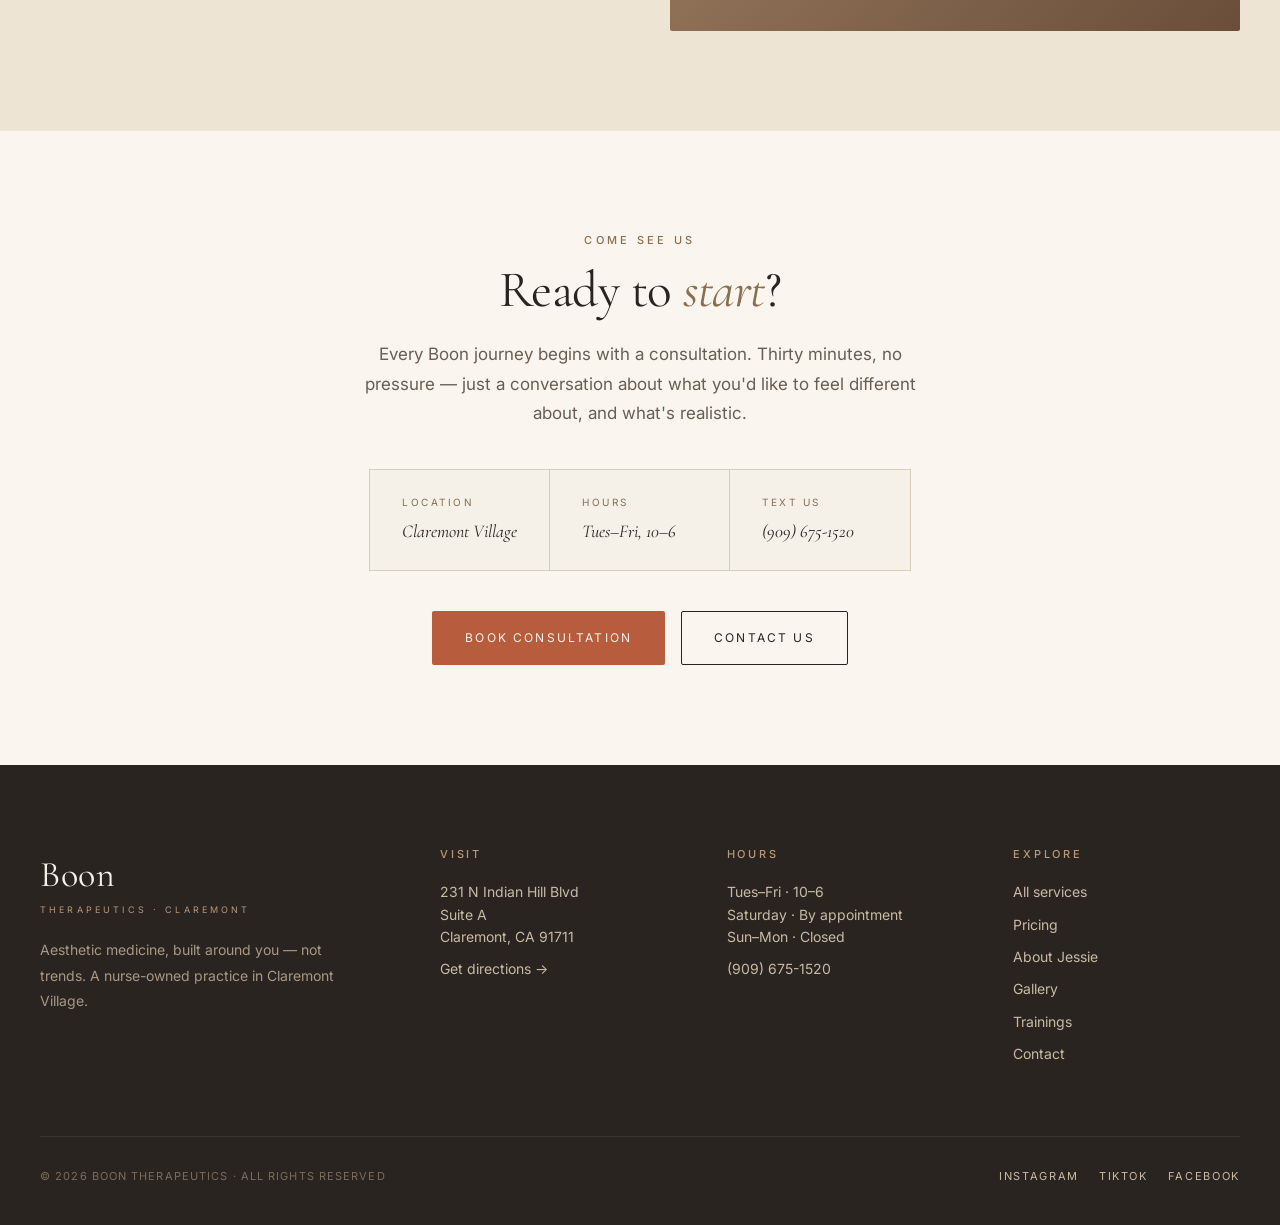
==== commit 0a512254: "Add files via upload" ====
--- a/index.html
+++ b/index.html
@@ -298,17 +298,6 @@
     position: relative;
     overflow: hidden;
   }
-  .gal-item .img::after {
-    content: 'BEFORE  /  AFTER';
-    position: absolute;
-    bottom: 12px; left: 12px;
-    background: rgba(245,240,232,0.95);
-    padding: 6px 12px;
-    font-size: 10px;
-    letter-spacing: 0.2em;
-    color: var(--ink);
-    border-radius: 2px;
-  }
   .gal-item .label {
     font-family: 'Cormorant Garamond', serif;
     font-style: italic;
@@ -472,17 +461,17 @@
           <div class="name">Wrinkle Relaxers</div>
           <div class="meta">From $13/unit</div>
         </a>
-        <a href="#" class="svc-card">
+        <a href="service-stub.html" class="svc-card">
           <div class="img img-placeholder variant-2"></div>
           <div class="name">Hyaluronic Acid Fillers</div>
           <div class="meta">From $650/syringe</div>
         </a>
-        <a href="#" class="svc-card">
+        <a href="service-stub.html" class="svc-card">
           <div class="img img-placeholder variant-3"></div>
           <div class="name">Undereye Rejuvenation</div>
           <div class="meta">From $750</div>
         </a>
-        <a href="#" class="svc-card">
+        <a href="service-stub.html" class="svc-card">
           <div class="img img-placeholder variant-4"></div>
           <div class="name">Nose Slimming</div>
           <div class="meta">From $400</div>
@@ -498,17 +487,17 @@
         <span class="desc">For texture, tone, and that natural glow that's harder to fake than everyone thinks.</span>
       </div>
       <div class="concern-grid three">
-        <a href="#" class="svc-card">
+        <a href="service-stub.html" class="svc-card">
           <div class="img img-placeholder variant-5"></div>
           <div class="name">Microneedling</div>
           <div class="meta">From $350</div>
         </a>
-        <a href="#" class="svc-card">
+        <a href="service-stub.html" class="svc-card">
           <div class="img img-placeholder variant-1"></div>
           <div class="name">Collagen Restoration</div>
           <div class="meta">From $800</div>
         </a>
-        <a href="#" class="svc-card">
+        <a href="service-stub.html" class="svc-card">
           <div class="img img-placeholder variant-6"></div>
           <div class="name">Chemical Peels</div>
           <div class="meta">From $175</div>
@@ -524,12 +513,12 @@
         <span class="desc">For the things we don't always talk about — necks and hair, which age louder than faces.</span>
       </div>
       <div class="concern-grid two">
-        <a href="#" class="svc-card">
+        <a href="service-stub.html" class="svc-card">
           <div class="img img-placeholder variant-2"></div>
           <div class="name">Neck Rejuvenation</div>
           <div class="meta">From $550</div>
         </a>
-        <a href="#" class="svc-card">
+        <a href="service-stub.html" class="svc-card">
           <div class="img img-placeholder variant-3"></div>
           <div class="name">Hair Restoration</div>
           <div class="meta">From $900/session</div>
@@ -587,25 +576,28 @@
     <div class="gallery-head">
       <div>
         <div class="eyebrow">Results</div>
-        <h2>Before & <em>after.</em></h2>
-      </div>
-      <a href="gallery.html" class="cta-ghost">View full gallery →</a>
-    </div>
+        <h2>A gallery in <em>progress.</em></h2>
+      </div>
+      <a href="gallery.html" class="cta-ghost">More on the gallery →</a>
+    </div>
+    <p style="max-width: 620px; margin: -20px 0 40px; color: var(--muted); font-size: 16px; line-height: 1.75;">
+      We're building our before & after gallery case by case, with every client's consent. In the meantime, come in for a consultation and we'll show you examples privately.
+    </p>
     <div class="gallery-grid">
       <a href="gallery.html" class="gal-item">
-        <div class="img img-placeholder variant-4"></div>
+        <div class="img gal-placeholder"></div>
         <div class="label">Wrinkle Relaxers · 2 weeks</div>
       </a>
       <a href="gallery.html" class="gal-item">
-        <div class="img img-placeholder variant-2"></div>
+        <div class="img gal-placeholder"></div>
         <div class="label">Undereye Filler · 4 weeks</div>
       </a>
       <a href="gallery.html" class="gal-item">
-        <div class="img img-placeholder variant-5"></div>
+        <div class="img gal-placeholder"></div>
         <div class="label">Cheek Restoration · 6 weeks</div>
       </a>
       <a href="gallery.html" class="gal-item">
-        <div class="img img-placeholder variant-1"></div>
+        <div class="img gal-placeholder"></div>
         <div class="label">Lip Refinement · 3 weeks</div>
       </a>
     </div>
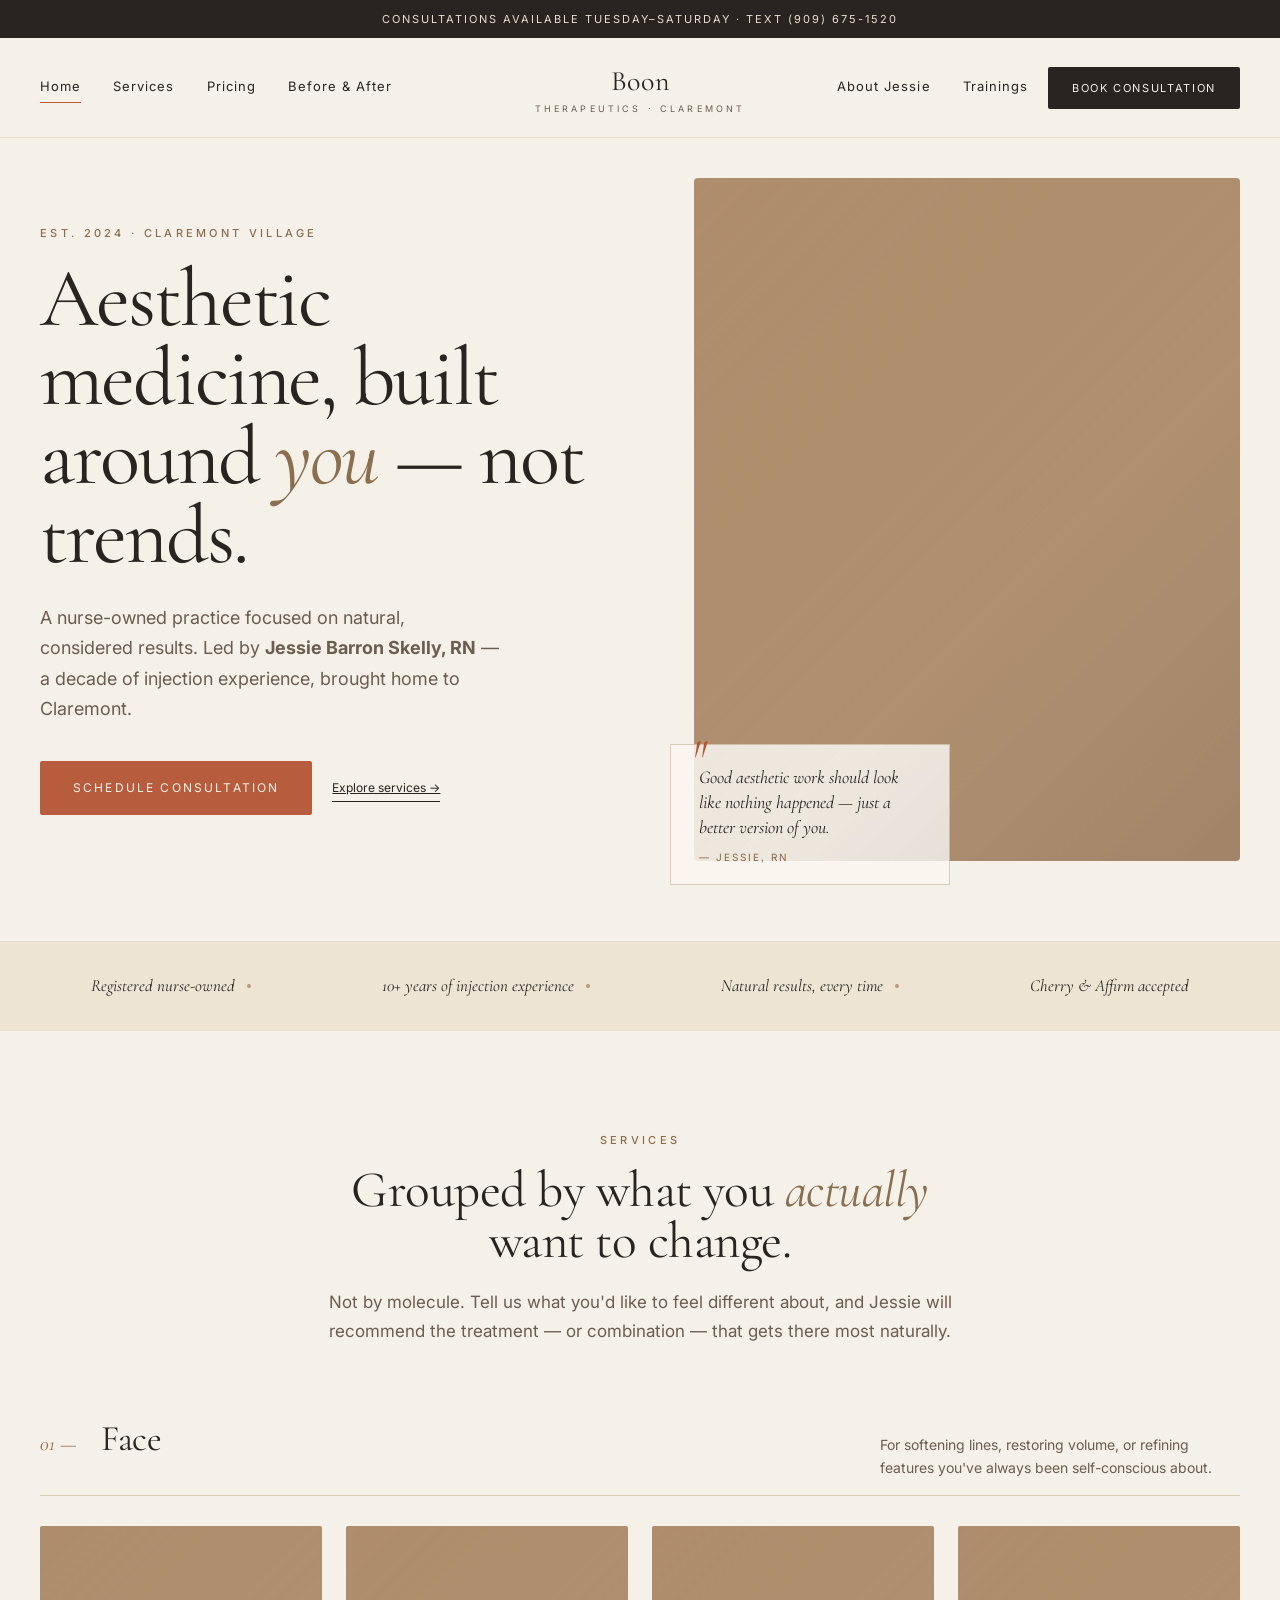
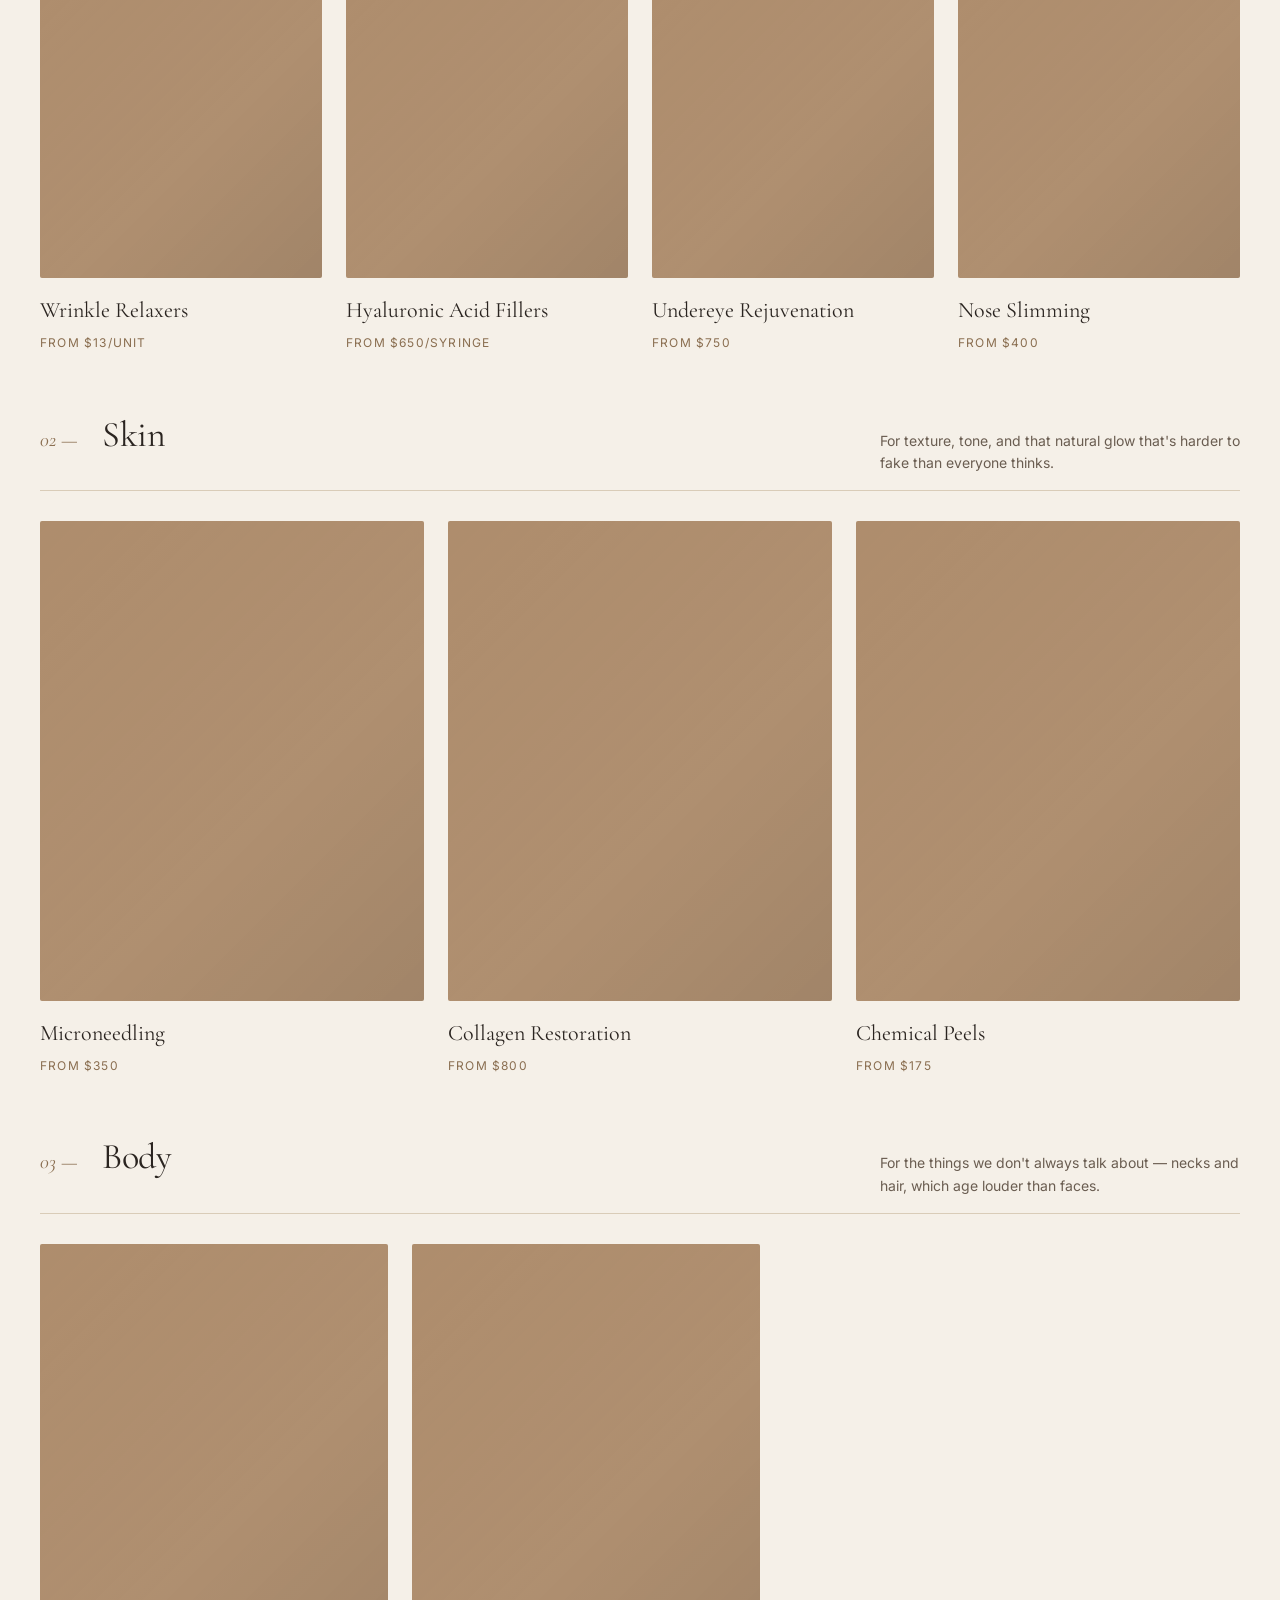
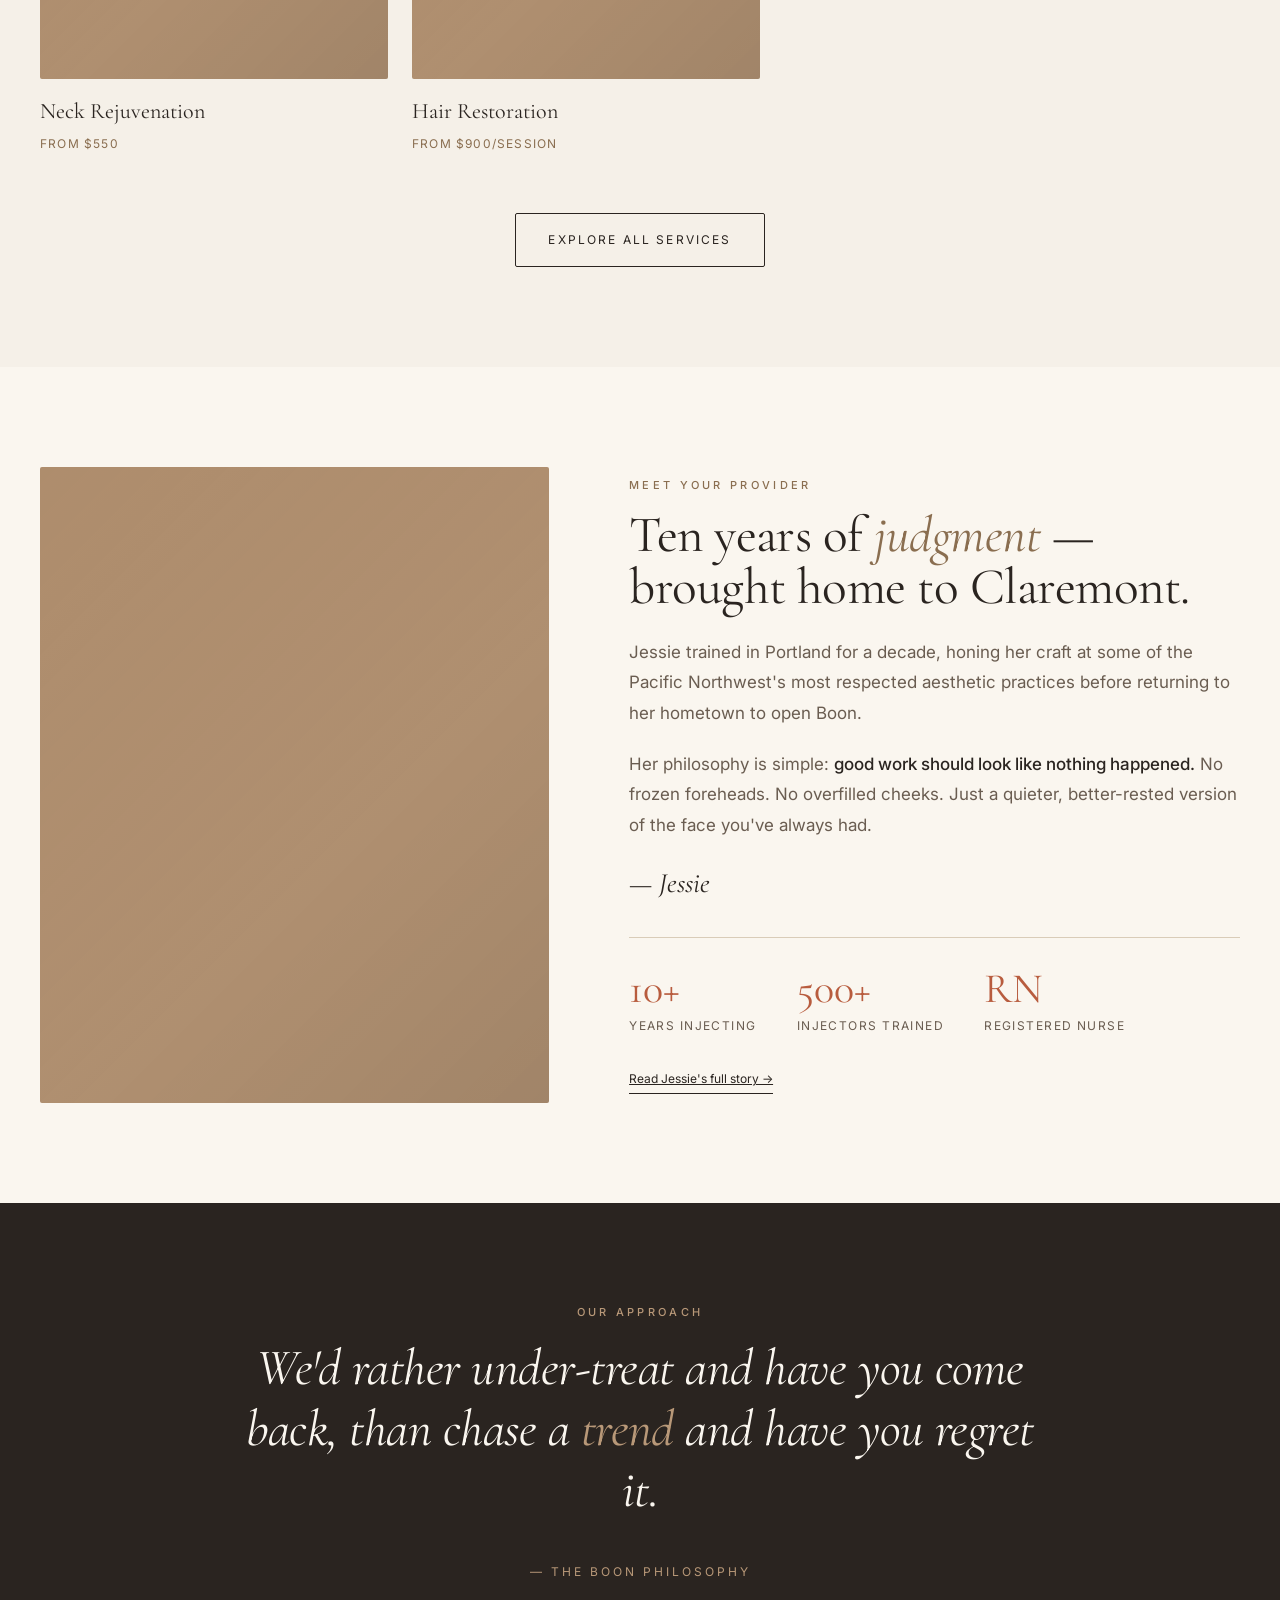
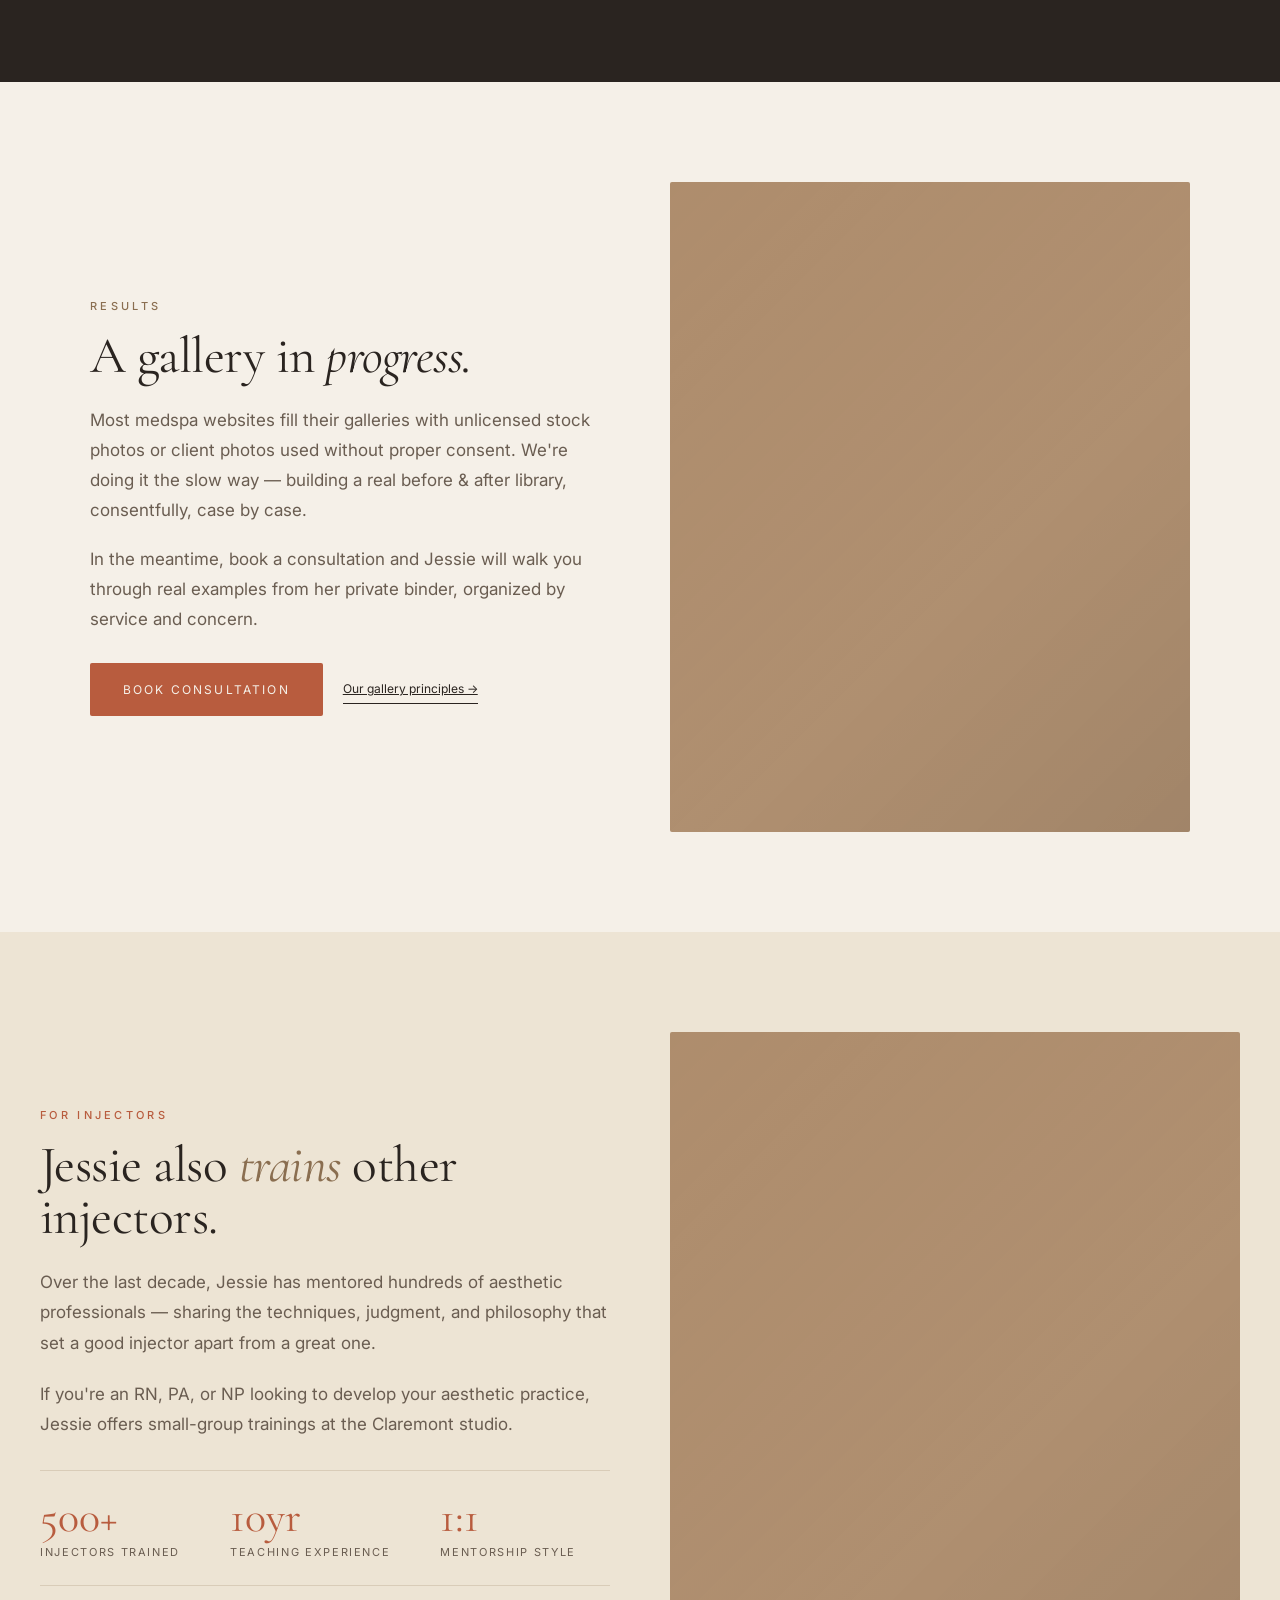
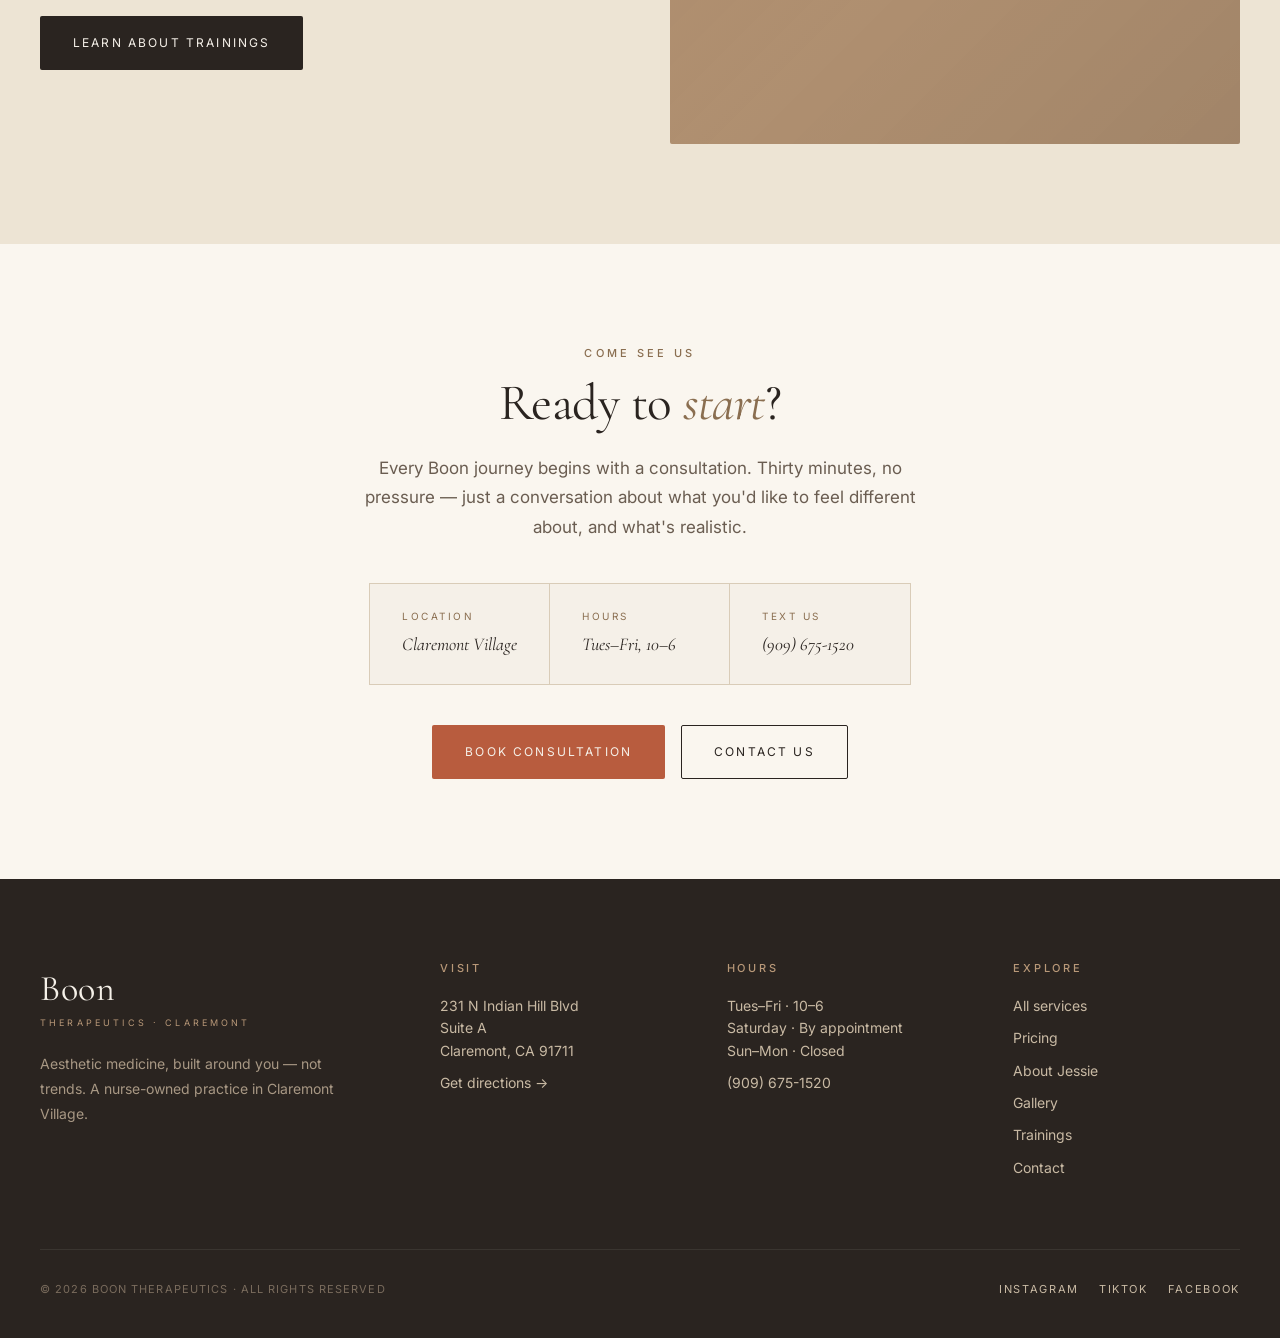
==== commit 8c4ea183: "Add files via upload" ====
--- a/index.html
+++ b/index.html
@@ -573,33 +573,22 @@
 <!-- GALLERY PREVIEW -->
 <section class="gallery-preview">
   <div class="container">
-    <div class="gallery-head">
+    <div style="display: grid; grid-template-columns: 1fr 1fr; gap: 60px; align-items: center; max-width: 1100px; margin: 0 auto;">
       <div>
         <div class="eyebrow">Results</div>
-        <h2>A gallery in <em>progress.</em></h2>
-      </div>
-      <a href="gallery.html" class="cta-ghost">More on the gallery →</a>
-    </div>
-    <p style="max-width: 620px; margin: -20px 0 40px; color: var(--muted); font-size: 16px; line-height: 1.75;">
-      We're building our before & after gallery case by case, with every client's consent. In the meantime, come in for a consultation and we'll show you examples privately.
-    </p>
-    <div class="gallery-grid">
-      <a href="gallery.html" class="gal-item">
-        <div class="img gal-placeholder"></div>
-        <div class="label">Wrinkle Relaxers · 2 weeks</div>
-      </a>
-      <a href="gallery.html" class="gal-item">
-        <div class="img gal-placeholder"></div>
-        <div class="label">Undereye Filler · 4 weeks</div>
-      </a>
-      <a href="gallery.html" class="gal-item">
-        <div class="img gal-placeholder"></div>
-        <div class="label">Cheek Restoration · 6 weeks</div>
-      </a>
-      <a href="gallery.html" class="gal-item">
-        <div class="img gal-placeholder"></div>
-        <div class="label">Lip Refinement · 3 weeks</div>
-      </a>
+        <h2 style="margin-bottom: 24px;">A gallery in <em>progress.</em></h2>
+        <p style="color: var(--muted); font-size: 17px; line-height: 1.75; margin-bottom: 20px;">
+          Most medspa websites fill their galleries with unlicensed stock photos or client photos used without proper consent. We're doing it the slow way — building a real before & after library, consentfully, case by case.
+        </p>
+        <p style="color: var(--muted); font-size: 17px; line-height: 1.75; margin-bottom: 28px;">
+          In the meantime, book a consultation and Jessie will walk you through real examples from her private binder, organized by service and concern.
+        </p>
+        <div style="display: flex; gap: 20px; align-items: center; flex-wrap: wrap;">
+          <a href="contact.html" class="cta cta-primary">Book Consultation</a>
+          <a href="gallery.html" class="cta-ghost">Our gallery principles →</a>
+        </div>
+      </div>
+      <div class="img-placeholder variant-1" style="aspect-ratio: 4/5; border-radius: 2px;"></div>
     </div>
   </div>
 </section>
--- a/shared.css
+++ b/shared.css
@@ -246,24 +246,77 @@
 .page-header h1 { font-size: clamp(40px, 5vw, 72px); max-width: 820px; margin: 0 auto 20px; }
 .page-header p { max-width: 620px; margin: 0 auto; color: var(--muted); font-size: 17px; line-height: 1.7; }
 
-/* Image placeholders — since we don't have real photography */
+/* Image slots — real photography via Pexels (all verified URLs). */
 .img-placeholder {
-  background: linear-gradient(135deg, #d4c4a8 0%, #b89878 50%, #8a6e50 100%);
   position: relative;
   overflow: hidden;
-}
+  background-size: cover;
+  background-position: center;
+  background-color: #b89878;
+}
+/* Subtle warm tone overlay — lets photos come through while unifying palette */
 .img-placeholder::before {
   content: '';
   position: absolute;
   inset: 0;
-  background: radial-gradient(ellipse at 30% 30%, rgba(255,248,230,0.3), transparent 60%);
-}
-.img-placeholder.variant-1 { background: linear-gradient(135deg, #e8d9c0, #b89878); }
-.img-placeholder.variant-2 { background: linear-gradient(135deg, #d4b8a0, #8a6e50); }
-.img-placeholder.variant-3 { background: linear-gradient(135deg, #c9b89a, #6a5d51); }
-.img-placeholder.variant-4 { background: linear-gradient(135deg, #e0cdb0, #a08060); }
-.img-placeholder.variant-5 { background: linear-gradient(180deg, #f0e4cc, #c9a880); }
-.img-placeholder.variant-6 { background: linear-gradient(135deg, #b89878, #6a4e3a); }
+  background: linear-gradient(135deg, rgba(184,152,120,0.18), rgba(138,110,80,0.10) 60%, rgba(42,36,32,0.15));
+  pointer-events: none;
+  mix-blend-mode: multiply;
+  z-index: 1;
+}
+
+/* PHOTOGRAPHY SLOTS
+   -----------------
+   These are verified, hotlink-friendly Pexels stock photos — all skincare,
+   medspa, or portrait imagery appropriate to the Boon brand.
+   When Jessie has her own photoshoot, swap the URLs below.
+*/
+
+/* Variant 1 — close-up skincare portrait */
+.img-placeholder.variant-1 {
+  background-image: url('https://images.pexels.com/photos/3373716/pexels-photo-3373716.jpeg?auto=compress&cs=tinysrgb&w=900');
+}
+/* Variant 2 — woman's face, neutral */
+.img-placeholder.variant-2 {
+  background-image: url('https://images.pexels.com/photos/157661/woman-face-closed-eyes-face-157661.jpeg?auto=compress&cs=tinysrgb&w=900');
+}
+/* Variant 3 — portrait, natural light (editorial) */
+.img-placeholder.variant-3 {
+  background-image: url('https://images.pexels.com/photos/1660696/pexels-photo-1660696.jpeg?auto=compress&cs=tinysrgb&w=900');
+}
+/* Variant 4 — medspa facial treatment */
+.img-placeholder.variant-4 {
+  background-image: url('https://images.pexels.com/photos/4586741/pexels-photo-4586741.jpeg?auto=compress&cs=tinysrgb&w=900');
+}
+/* Variant 5 — aesthetic treatment clinic */
+.img-placeholder.variant-5 {
+  background-image: url('https://images.pexels.com/photos/34297951/pexels-photo-34297951.jpeg?auto=compress&cs=tinysrgb&w=900');
+}
+/* Variant 6 — cosmetic treatment procedure */
+.img-placeholder.variant-6 {
+  background-image: url('https://images.pexels.com/photos/34297957/pexels-photo-34297957.jpeg?auto=compress&cs=tinysrgb&w=900');
+}
+/* Variant 7 — elegant thoughtful portrait */
+.img-placeholder.variant-7 {
+  background-image: url('https://images.pexels.com/photos/30747230/pexels-photo-30747230.jpeg?auto=compress&cs=tinysrgb&w=900');
+}
+
+/* Gallery placeholder — used where we'd otherwise need consented before/after photography.
+   Intentionally quiet: tonal slab, small caption, looks finished not broken. */
+.gal-placeholder {
+  position: relative;
+  background: linear-gradient(135deg, #ede4d4 0%, #d9ccb8 60%, #b89878 100%);
+  overflow: hidden;
+}
+.gal-placeholder::before {
+  content: '';
+  position: absolute;
+  inset: 0;
+  background:
+    radial-gradient(ellipse at 30% 25%, rgba(255,248,230,0.35), transparent 55%),
+    radial-gradient(ellipse at 75% 80%, rgba(138,110,80,0.15), transparent 60%);
+  pointer-events: none;
+}
 
 /* Responsive */
 @media (max-width: 900px) {
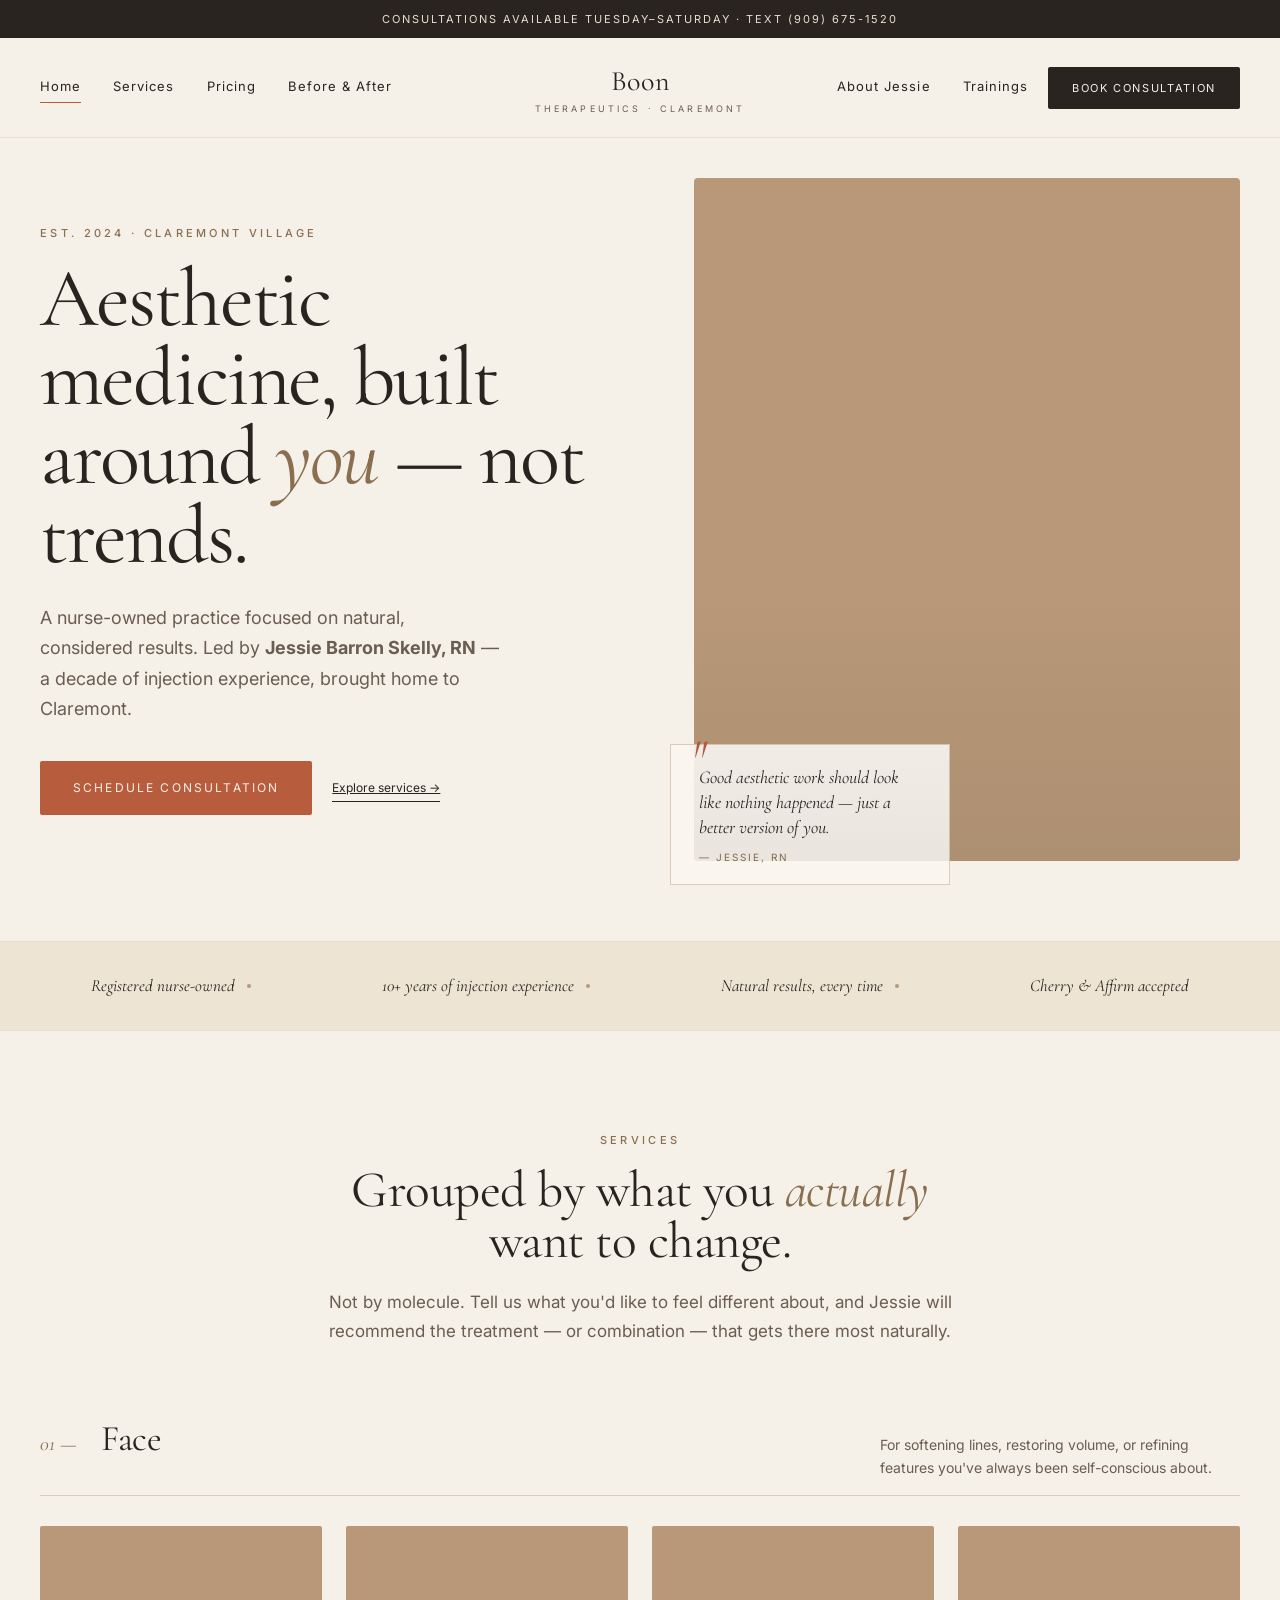
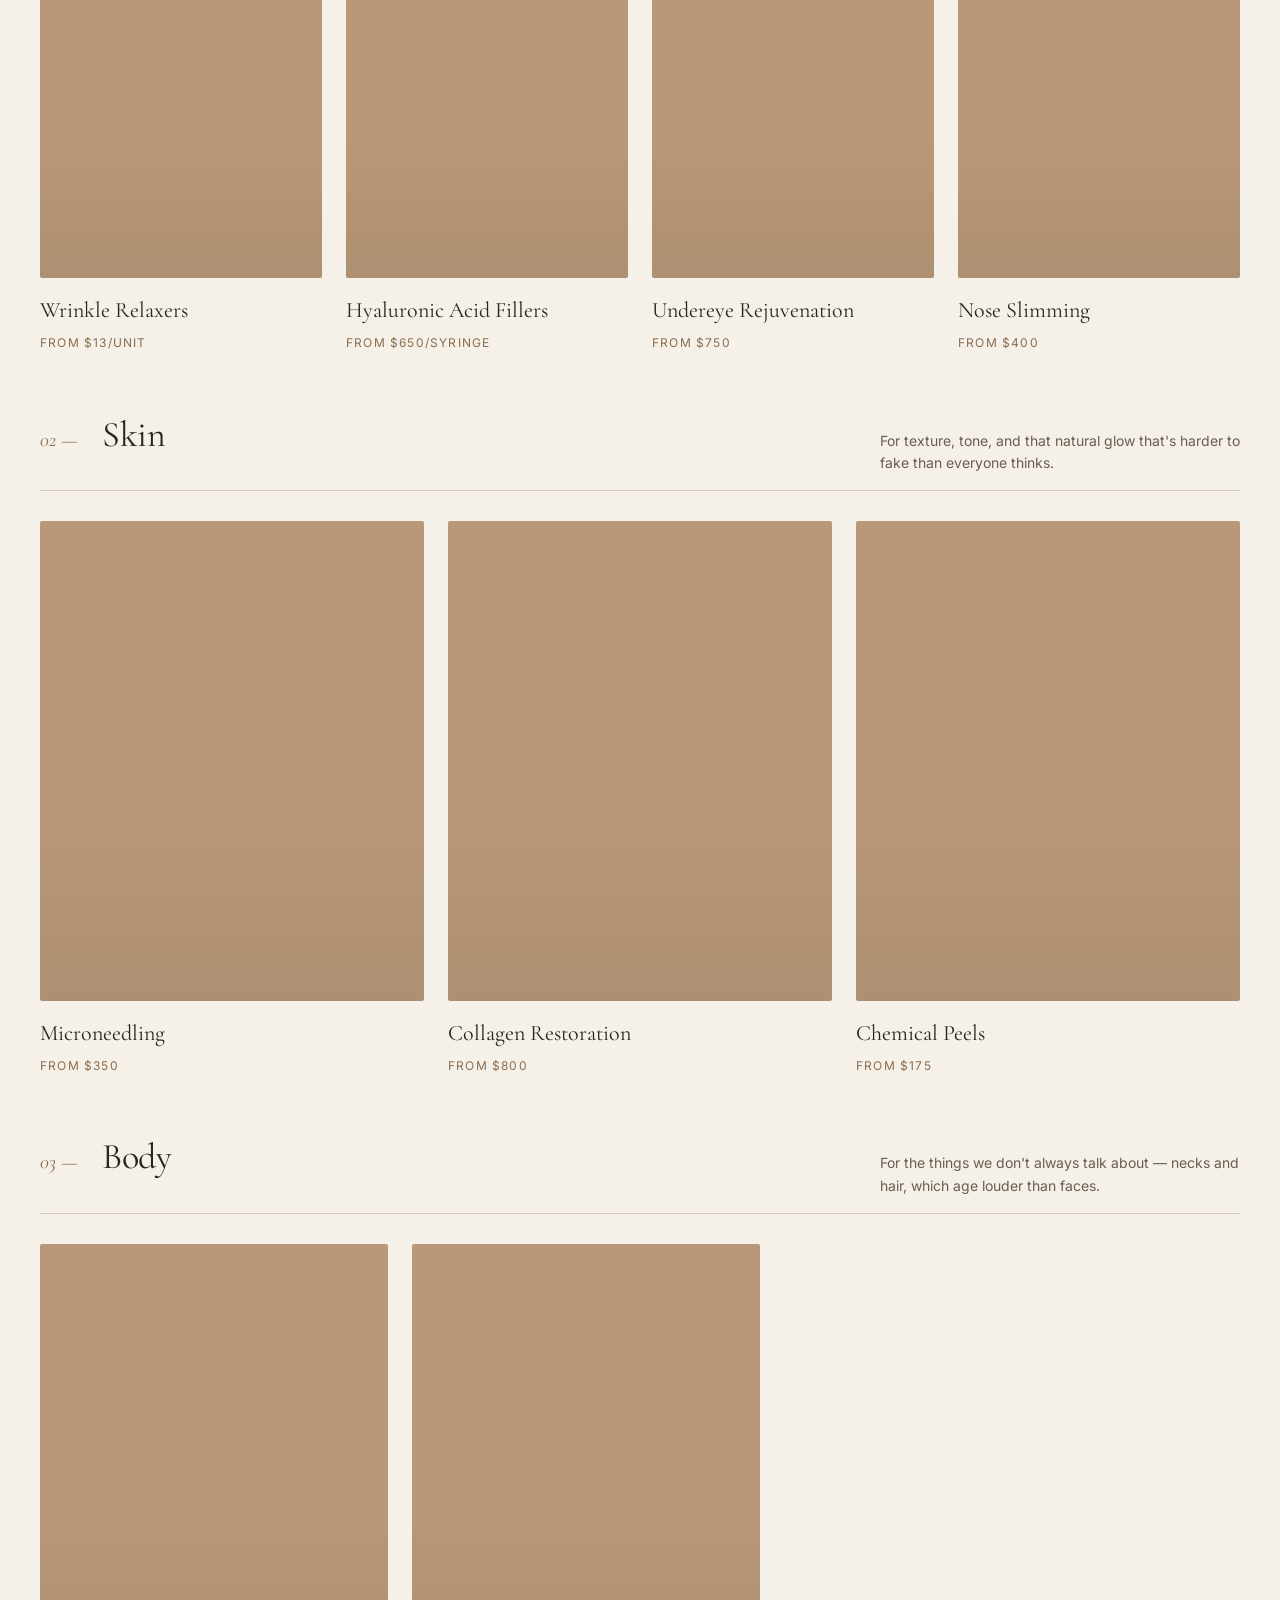
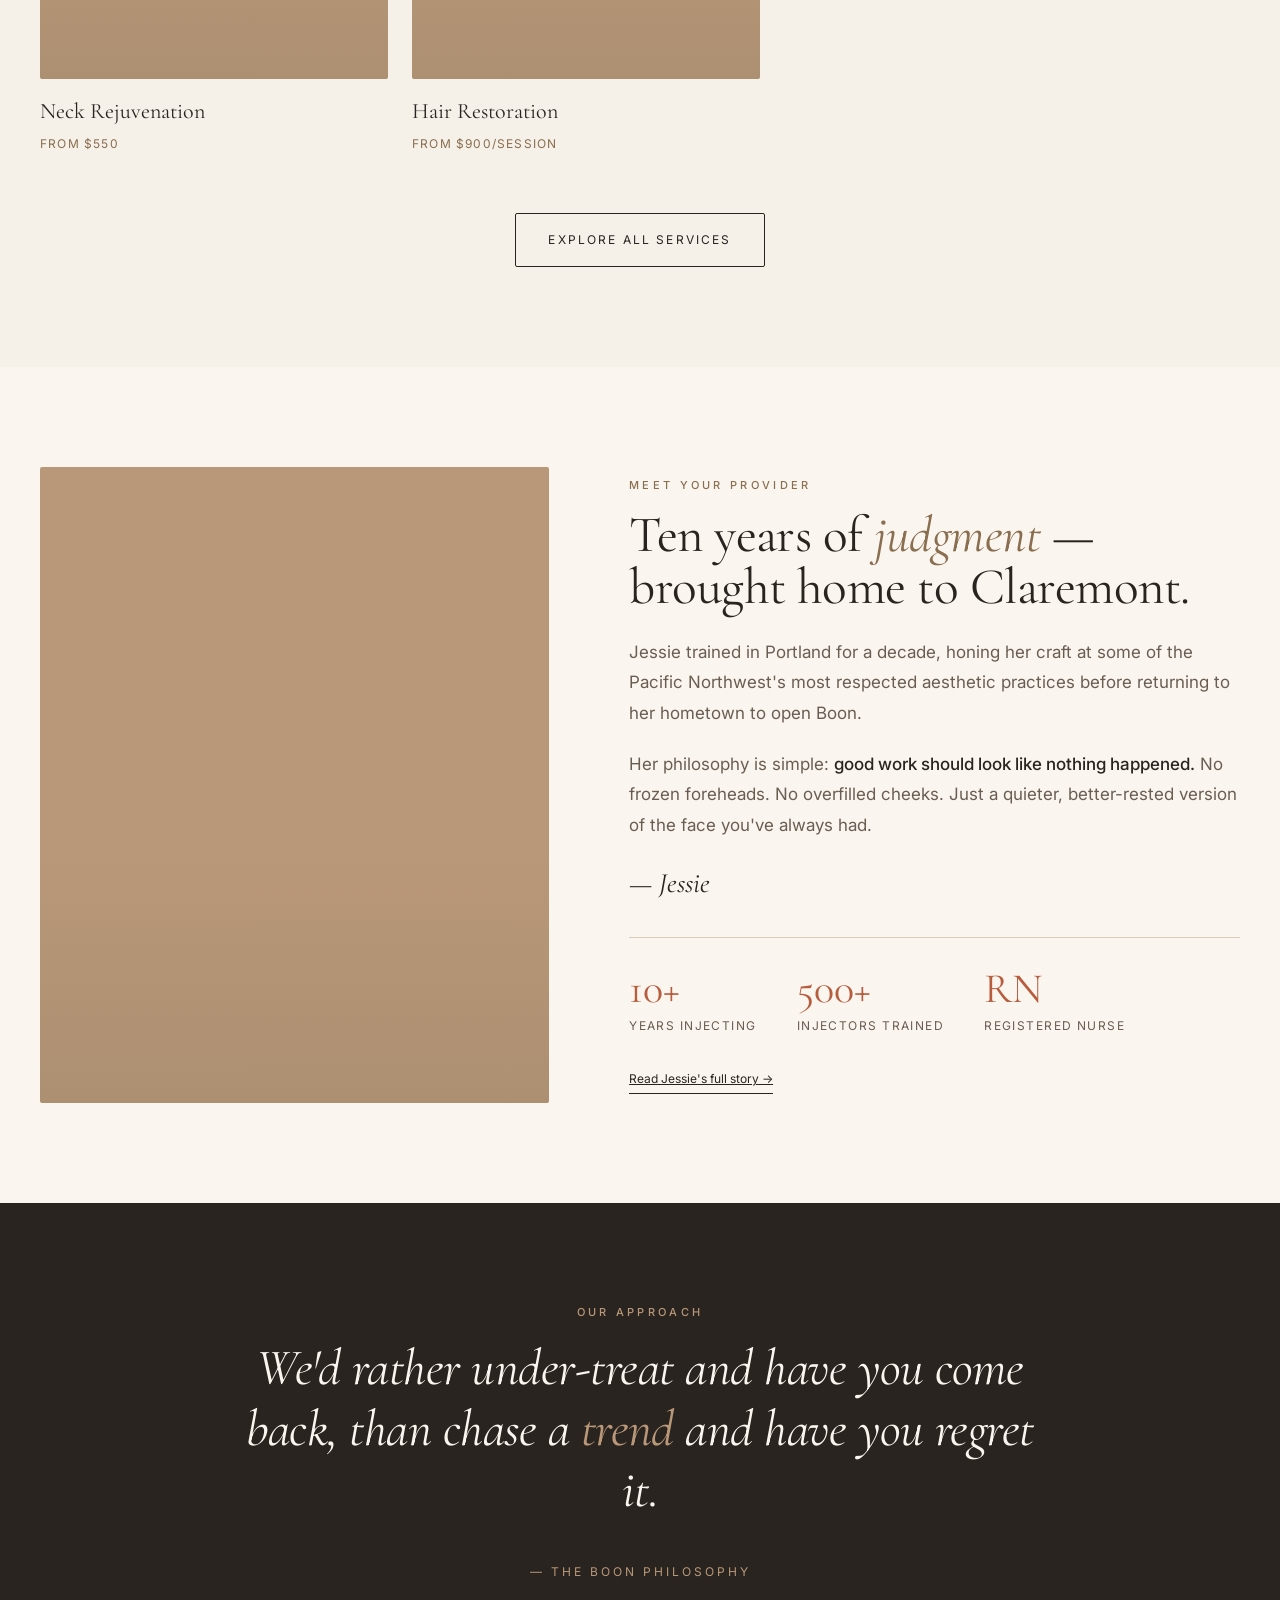
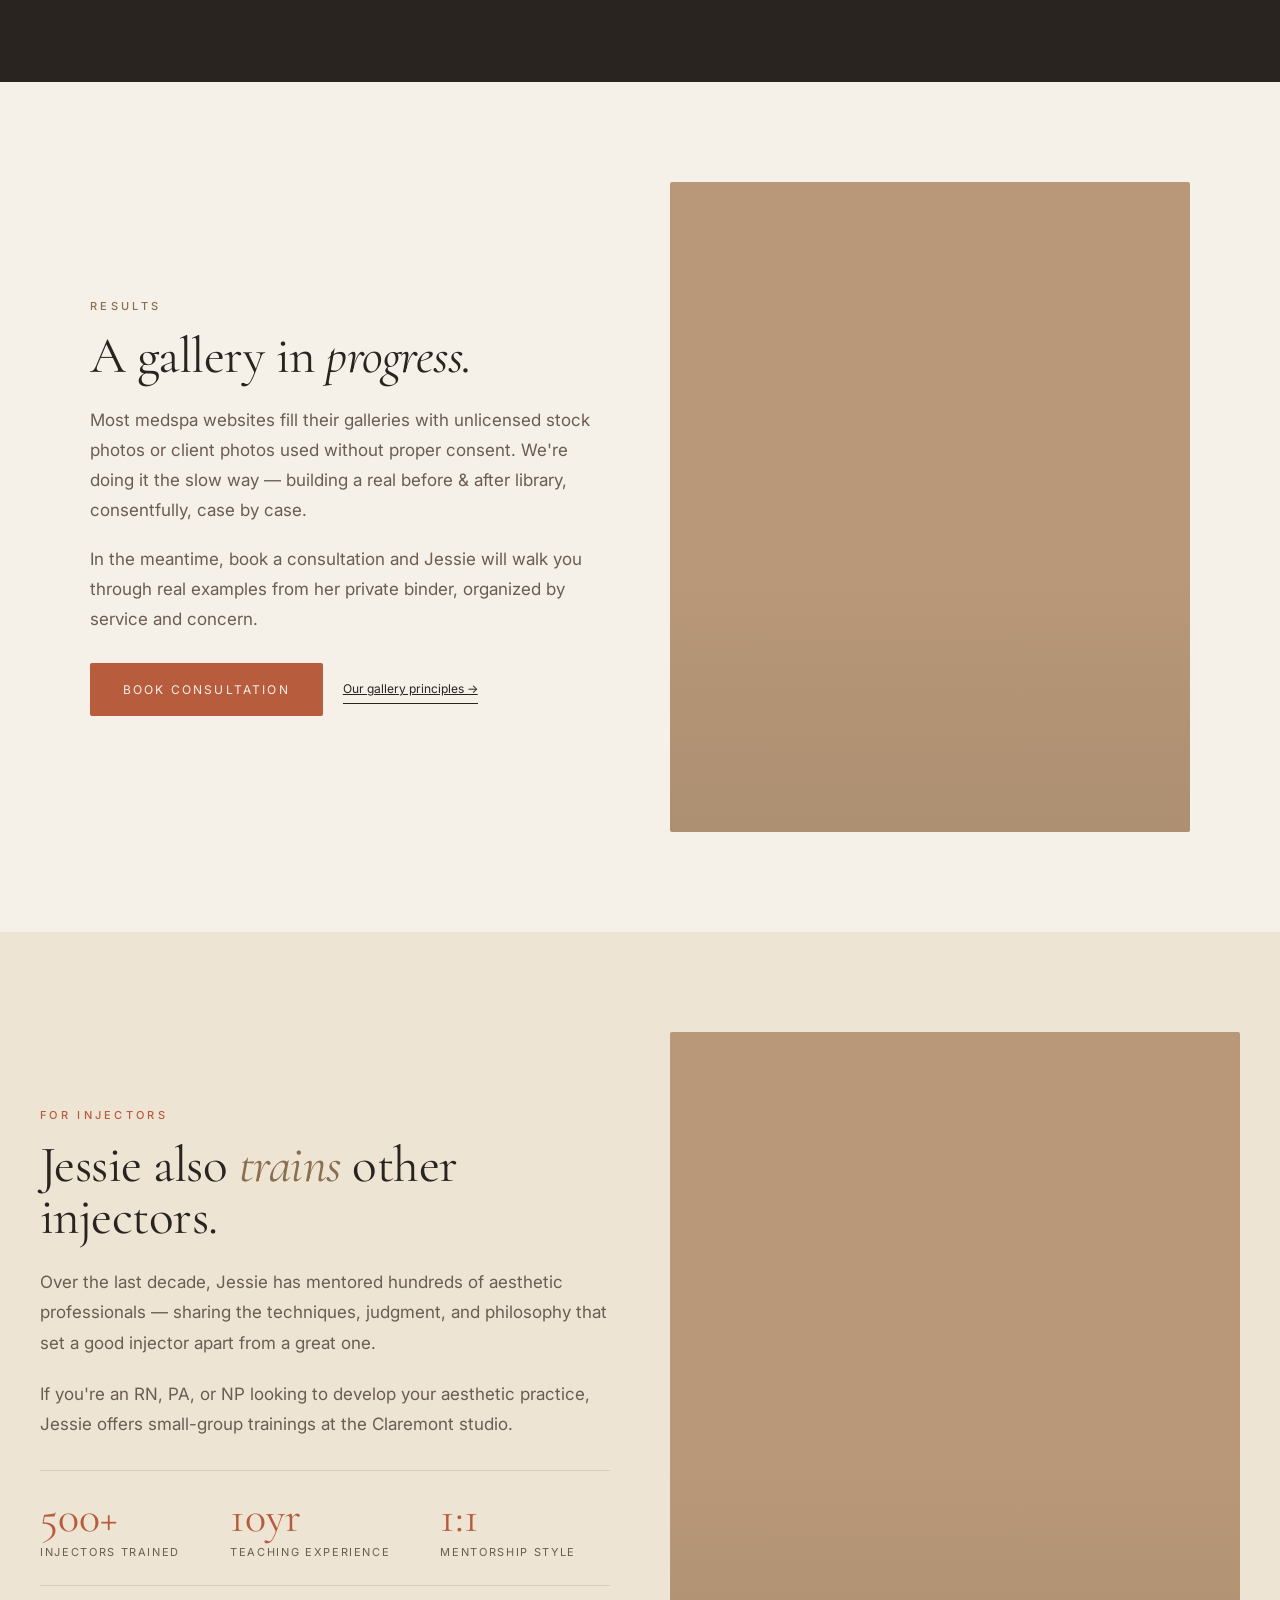
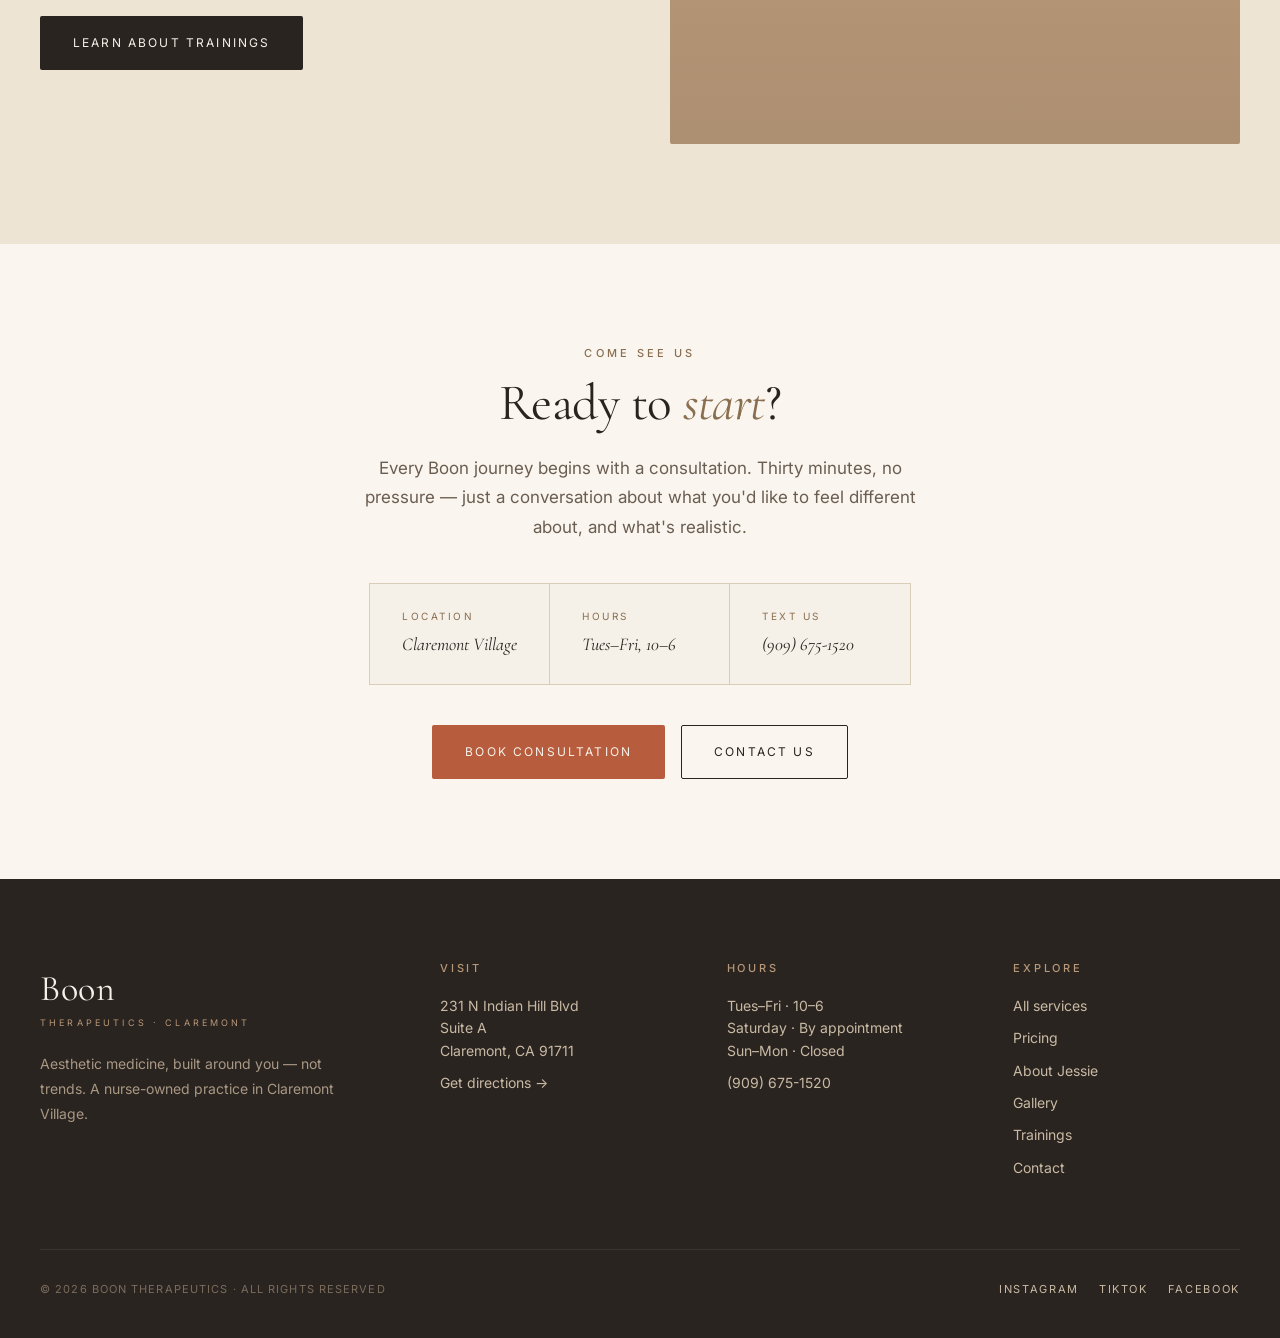
==== commit 70387c8e: "Add files via upload" ====
--- a/index.html
+++ b/index.html
@@ -420,7 +420,7 @@
       </div>
     </div>
     <div class="hero-right">
-      <div class="hero-img img-placeholder variant-5"></div>
+      <div class="hero-img img-placeholder jessie"></div>
       <div class="hero-caption">
         Good aesthetic work should look like nothing happened — just a better version of you.
         <span class="attr">— Jessie, RN</span>
@@ -457,22 +457,22 @@
       </div>
       <div class="concern-grid">
         <a href="service-wrinkle-relaxers.html" class="svc-card">
-          <div class="img img-placeholder variant-1"></div>
+          <div class="img img-placeholder svc-wrinkle"></div>
           <div class="name">Wrinkle Relaxers</div>
           <div class="meta">From $13/unit</div>
         </a>
         <a href="service-stub.html" class="svc-card">
-          <div class="img img-placeholder variant-2"></div>
+          <div class="img img-placeholder svc-filler"></div>
           <div class="name">Hyaluronic Acid Fillers</div>
           <div class="meta">From $650/syringe</div>
         </a>
         <a href="service-stub.html" class="svc-card">
-          <div class="img img-placeholder variant-3"></div>
+          <div class="img img-placeholder svc-undereye"></div>
           <div class="name">Undereye Rejuvenation</div>
           <div class="meta">From $750</div>
         </a>
         <a href="service-stub.html" class="svc-card">
-          <div class="img img-placeholder variant-4"></div>
+          <div class="img img-placeholder svc-nose"></div>
           <div class="name">Nose Slimming</div>
           <div class="meta">From $400</div>
         </a>
@@ -488,17 +488,17 @@
       </div>
       <div class="concern-grid three">
         <a href="service-stub.html" class="svc-card">
-          <div class="img img-placeholder variant-5"></div>
+          <div class="img img-placeholder svc-microneedling"></div>
           <div class="name">Microneedling</div>
           <div class="meta">From $350</div>
         </a>
         <a href="service-stub.html" class="svc-card">
-          <div class="img img-placeholder variant-1"></div>
+          <div class="img img-placeholder svc-collagen"></div>
           <div class="name">Collagen Restoration</div>
           <div class="meta">From $800</div>
         </a>
         <a href="service-stub.html" class="svc-card">
-          <div class="img img-placeholder variant-6"></div>
+          <div class="img img-placeholder svc-peels"></div>
           <div class="name">Chemical Peels</div>
           <div class="meta">From $175</div>
         </a>
@@ -514,12 +514,12 @@
       </div>
       <div class="concern-grid two">
         <a href="service-stub.html" class="svc-card">
-          <div class="img img-placeholder variant-2"></div>
+          <div class="img img-placeholder svc-neck"></div>
           <div class="name">Neck Rejuvenation</div>
           <div class="meta">From $550</div>
         </a>
         <a href="service-stub.html" class="svc-card">
-          <div class="img img-placeholder variant-3"></div>
+          <div class="img img-placeholder svc-hair"></div>
           <div class="name">Hair Restoration</div>
           <div class="meta">From $900/session</div>
         </a>
@@ -535,7 +535,7 @@
 <!-- JESSIE SECTION -->
 <section class="jessie-section">
   <div class="jessie-grid">
-    <div class="jessie-img img-placeholder variant-5"></div>
+    <div class="jessie-img img-placeholder variant-1"></div>
     <div class="jessie-text">
       <div class="eyebrow">Meet your provider</div>
       <h2>Ten years of <em>judgment</em> — brought home to Claremont.</h2>
@@ -617,7 +617,7 @@
       </div>
       <a href="trainings.html" class="cta cta-dark">Learn about trainings</a>
     </div>
-    <div class="trainings-img img-placeholder variant-6"></div>
+    <div class="trainings-img img-placeholder variant-7"></div>
   </div>
 </section>
 
--- a/shared.css
+++ b/shared.css
@@ -246,7 +246,7 @@
 .page-header h1 { font-size: clamp(40px, 5vw, 72px); max-width: 820px; margin: 0 auto 20px; }
 .page-header p { max-width: 620px; margin: 0 auto; color: var(--muted); font-size: 17px; line-height: 1.7; }
 
-/* Image slots — real photography via Pexels (all verified URLs). */
+/* Image slots — real Boon Therapeutics photography, hotlinked from Jessie's existing site. */
 .img-placeholder {
   position: relative;
   overflow: hidden;
@@ -254,51 +254,80 @@
   background-position: center;
   background-color: #b89878;
 }
-/* Subtle warm tone overlay — lets photos come through while unifying palette */
+/* Very light overlay — these photos are already on-brand so we just unify slightly */
 .img-placeholder::before {
   content: '';
   position: absolute;
   inset: 0;
-  background: linear-gradient(135deg, rgba(184,152,120,0.18), rgba(138,110,80,0.10) 60%, rgba(42,36,32,0.15));
+  background: linear-gradient(180deg, rgba(42,36,32,0) 60%, rgba(42,36,32,0.08));
   pointer-events: none;
-  mix-blend-mode: multiply;
   z-index: 1;
 }
 
-/* PHOTOGRAPHY SLOTS
-   -----------------
-   These are verified, hotlink-friendly Pexels stock photos — all skincare,
-   medspa, or portrait imagery appropriate to the Boon brand.
-   When Jessie has her own photoshoot, swap the URLs below.
+/* BOON PHOTOGRAPHY
+   ----------------
+   These are real images pulled from boontherapeutics.com — Jessie's own
+   photography/illustration assets. When the site moves to a new CDN or
+   these URLs change, swap them here.
 */
 
-/* Variant 1 — close-up skincare portrait */
+/* Hero-ready imagery (portraits, editorial) */
 .img-placeholder.variant-1 {
-  background-image: url('https://images.pexels.com/photos/3373716/pexels-photo-3373716.jpeg?auto=compress&cs=tinysrgb&w=900');
-}
-/* Variant 2 — woman's face, neutral */
+  background-image: url('https://images.squarespace-cdn.com/content/v1/671bcd903dd3fc0b51431f86/1da513dd-bd07-40ec-89da-be60a4eb1640/Hotels+Business+Website.jpg?format=1500w');
+}
 .img-placeholder.variant-2 {
-  background-image: url('https://images.pexels.com/photos/157661/woman-face-closed-eyes-face-157661.jpeg?auto=compress&cs=tinysrgb&w=900');
-}
-/* Variant 3 — portrait, natural light (editorial) */
+  background-image: url('https://images.squarespace-cdn.com/content/v1/671bcd903dd3fc0b51431f86/1c19c683-7d1c-469c-ae7d-00804dd195cf/Untitled+design+%2816%29+%281%29.jpg?format=1500w');
+}
 .img-placeholder.variant-3 {
-  background-image: url('https://images.pexels.com/photos/1660696/pexels-photo-1660696.jpeg?auto=compress&cs=tinysrgb&w=900');
-}
-/* Variant 4 — medspa facial treatment */
+  background-image: url('https://images.squarespace-cdn.com/content/v1/671bcd903dd3fc0b51431f86/0b445776-97a1-41f7-9bec-88076754d6b9/Hotels+Business+Website+%285%29.jpg?format=1500w');
+}
+/* Jessie's portrait */
+.img-placeholder.jessie {
+  background-image: url('https://images.squarespace-cdn.com/content/v1/671bcd903dd3fc0b51431f86/355194be-0902-4b48-9f9d-3269e7436919/Injector+in+Claremont%2C+CA+91711.jpg?format=1500w');
+  background-position: center top;
+}
+
+/* Fallbacks for legacy variant-4/5/6 (mapped to service images) */
 .img-placeholder.variant-4 {
-  background-image: url('https://images.pexels.com/photos/4586741/pexels-photo-4586741.jpeg?auto=compress&cs=tinysrgb&w=900');
-}
-/* Variant 5 — aesthetic treatment clinic */
+  background-image: url('https://images.squarespace-cdn.com/content/v1/671bcd903dd3fc0b51431f86/5b5bcf2d-563c-4ea7-92c4-193ebc5e634d/Untitled+design+%2812%29.jpg?format=1500w');
+}
 .img-placeholder.variant-5 {
-  background-image: url('https://images.pexels.com/photos/34297951/pexels-photo-34297951.jpeg?auto=compress&cs=tinysrgb&w=900');
-}
-/* Variant 6 — cosmetic treatment procedure */
+  background-image: url('https://images.squarespace-cdn.com/content/v1/671bcd903dd3fc0b51431f86/b5a3e71a-748a-4b02-8964-8286dc2dd028/Untitled+design+%2811%29.jpg?format=1500w');
+}
 .img-placeholder.variant-6 {
-  background-image: url('https://images.pexels.com/photos/34297957/pexels-photo-34297957.jpeg?auto=compress&cs=tinysrgb&w=900');
-}
-/* Variant 7 — elegant thoughtful portrait */
+  background-image: url('https://images.squarespace-cdn.com/content/v1/671bcd903dd3fc0b51431f86/f62e9a1c-e2bd-4a70-9609-58d170fc037a/Hotels+Business+Website+%283%29.jpg?format=1500w');
+}
 .img-placeholder.variant-7 {
-  background-image: url('https://images.pexels.com/photos/30747230/pexels-photo-30747230.jpeg?auto=compress&cs=tinysrgb&w=900');
+  background-image: url('https://images.squarespace-cdn.com/content/v1/671bcd903dd3fc0b51431f86/69c74c4d-ee53-4a97-ac25-b14cbee65044/Hotels+Business+Website+%288%29.jpg?format=1500w');
+}
+
+/* Service-specific images — match the illustration/photo shown on Jessie's live site */
+.img-placeholder.svc-wrinkle {
+  background-image: url('https://images.squarespace-cdn.com/content/v1/671bcd903dd3fc0b51431f86/f62e9a1c-e2bd-4a70-9609-58d170fc037a/Hotels+Business+Website+%283%29.jpg?format=1500w');
+}
+.img-placeholder.svc-filler {
+  background-image: url('https://images.squarespace-cdn.com/content/v1/671bcd903dd3fc0b51431f86/5b5bcf2d-563c-4ea7-92c4-193ebc5e634d/Untitled+design+%2812%29.jpg?format=1500w');
+}
+.img-placeholder.svc-undereye {
+  background-image: url('https://images.squarespace-cdn.com/content/v1/671bcd903dd3fc0b51431f86/e50f536e-3a24-4b85-93d4-f9366b93aa06/Undereye+Rejuvenation+in+Claremont%2C+CA+91711.jpg?format=1500w');
+}
+.img-placeholder.svc-nose {
+  background-image: url('https://images.squarespace-cdn.com/content/v1/671bcd903dd3fc0b51431f86/b5a3e71a-748a-4b02-8964-8286dc2dd028/Untitled+design+%2811%29.jpg?format=1500w');
+}
+.img-placeholder.svc-microneedling {
+  background-image: url('https://images.squarespace-cdn.com/content/v1/671bcd903dd3fc0b51431f86/69c74c4d-ee53-4a97-ac25-b14cbee65044/Hotels+Business+Website+%288%29.jpg?format=1500w');
+}
+.img-placeholder.svc-collagen {
+  background-image: url('https://images.squarespace-cdn.com/content/v1/671bcd903dd3fc0b51431f86/0b445776-97a1-41f7-9bec-88076754d6b9/Hotels+Business+Website+%285%29.jpg?format=1500w');
+}
+.img-placeholder.svc-peels {
+  background-image: url('https://images.squarespace-cdn.com/content/v1/671bcd903dd3fc0b51431f86/db0cd88e-e3e1-4f29-8050-8c4ee53e0cbe/Peels+in+Claremont%2C+CA+91711.png?format=1500w');
+}
+.img-placeholder.svc-neck {
+  background-image: url('https://images.squarespace-cdn.com/content/v1/671bcd903dd3fc0b51431f86/002b9241-505b-4f9f-bd96-fdc642968661/Neck+Rejuvenation+in+Claremont%2C+CA+91711.png?format=1500w');
+}
+.img-placeholder.svc-hair {
+  background-image: url('https://images.squarespace-cdn.com/content/v1/671bcd903dd3fc0b51431f86/fd0de2e9-3b3f-40ee-8311-cdffd6af0033/Hair+Restoration++in+Claremont%2C+CA+91711.png?format=1500w');
 }
 
 /* Gallery placeholder — used where we'd otherwise need consented before/after photography.
